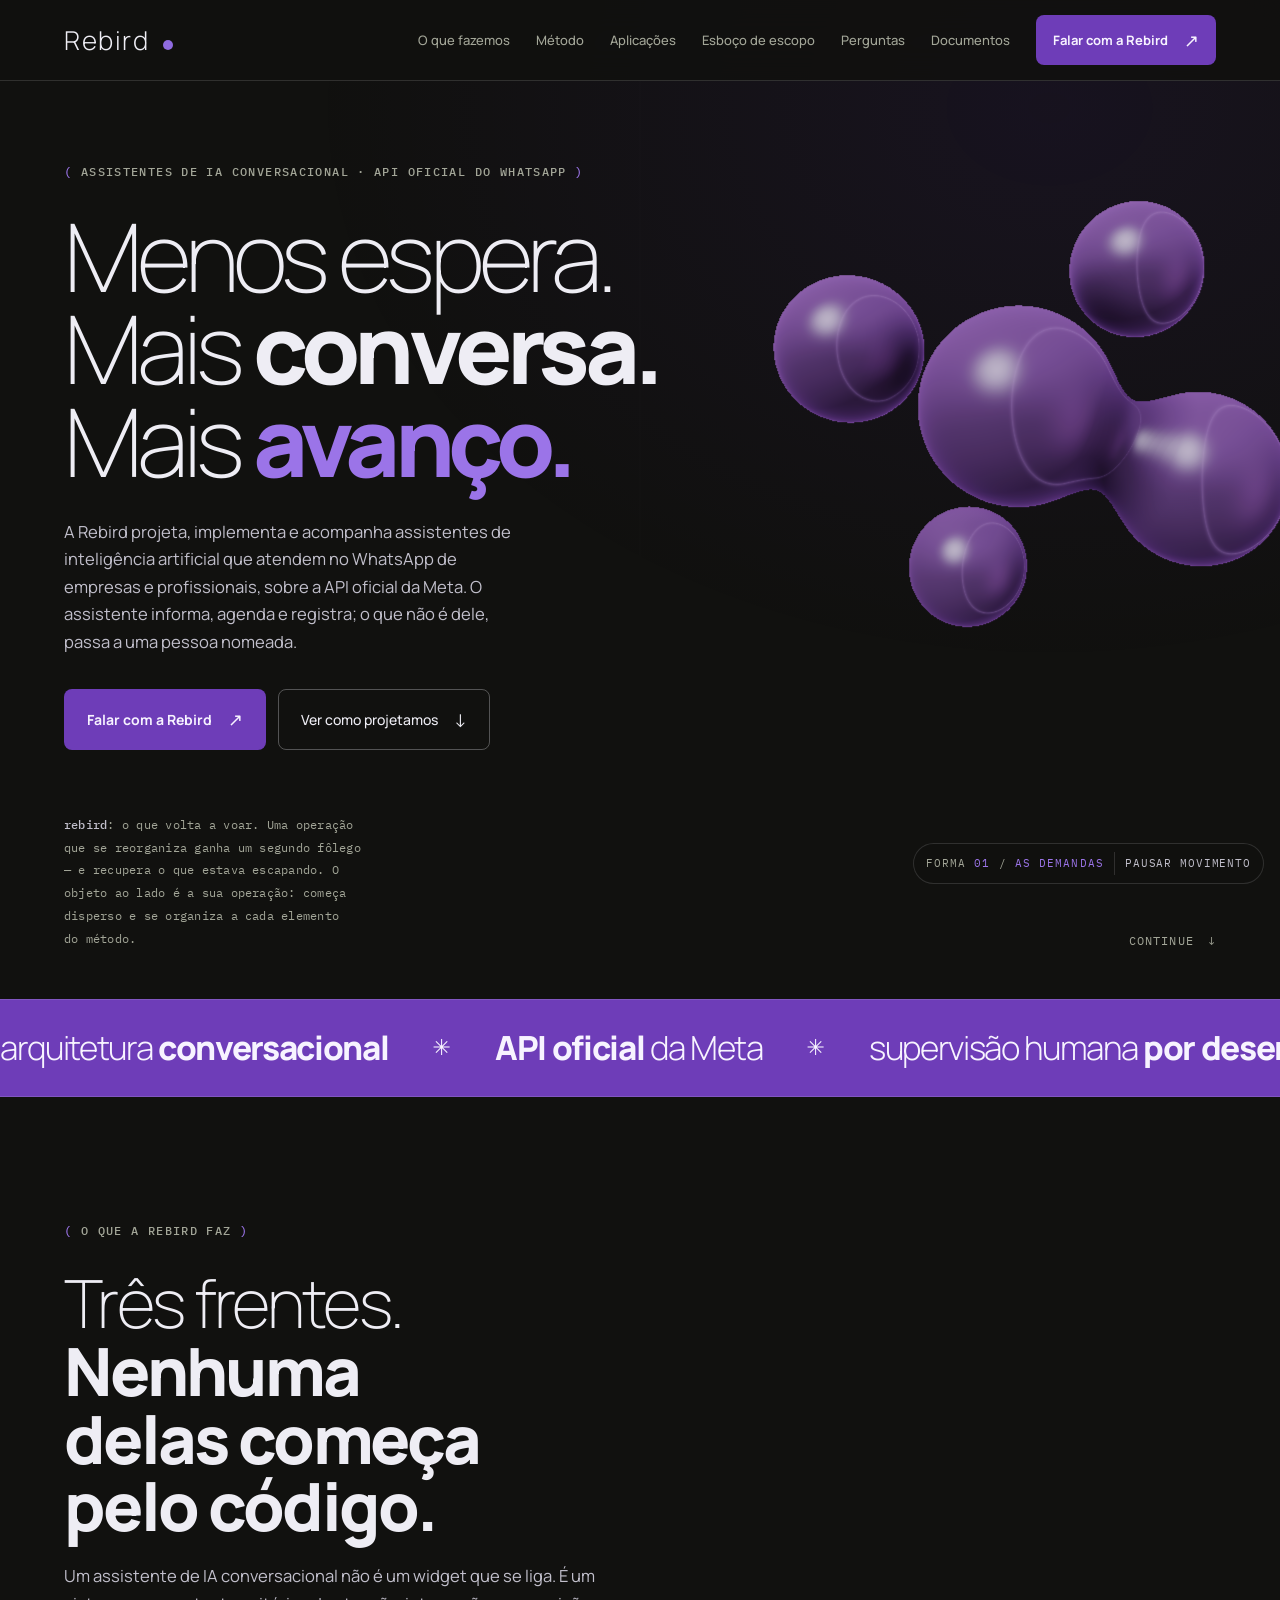
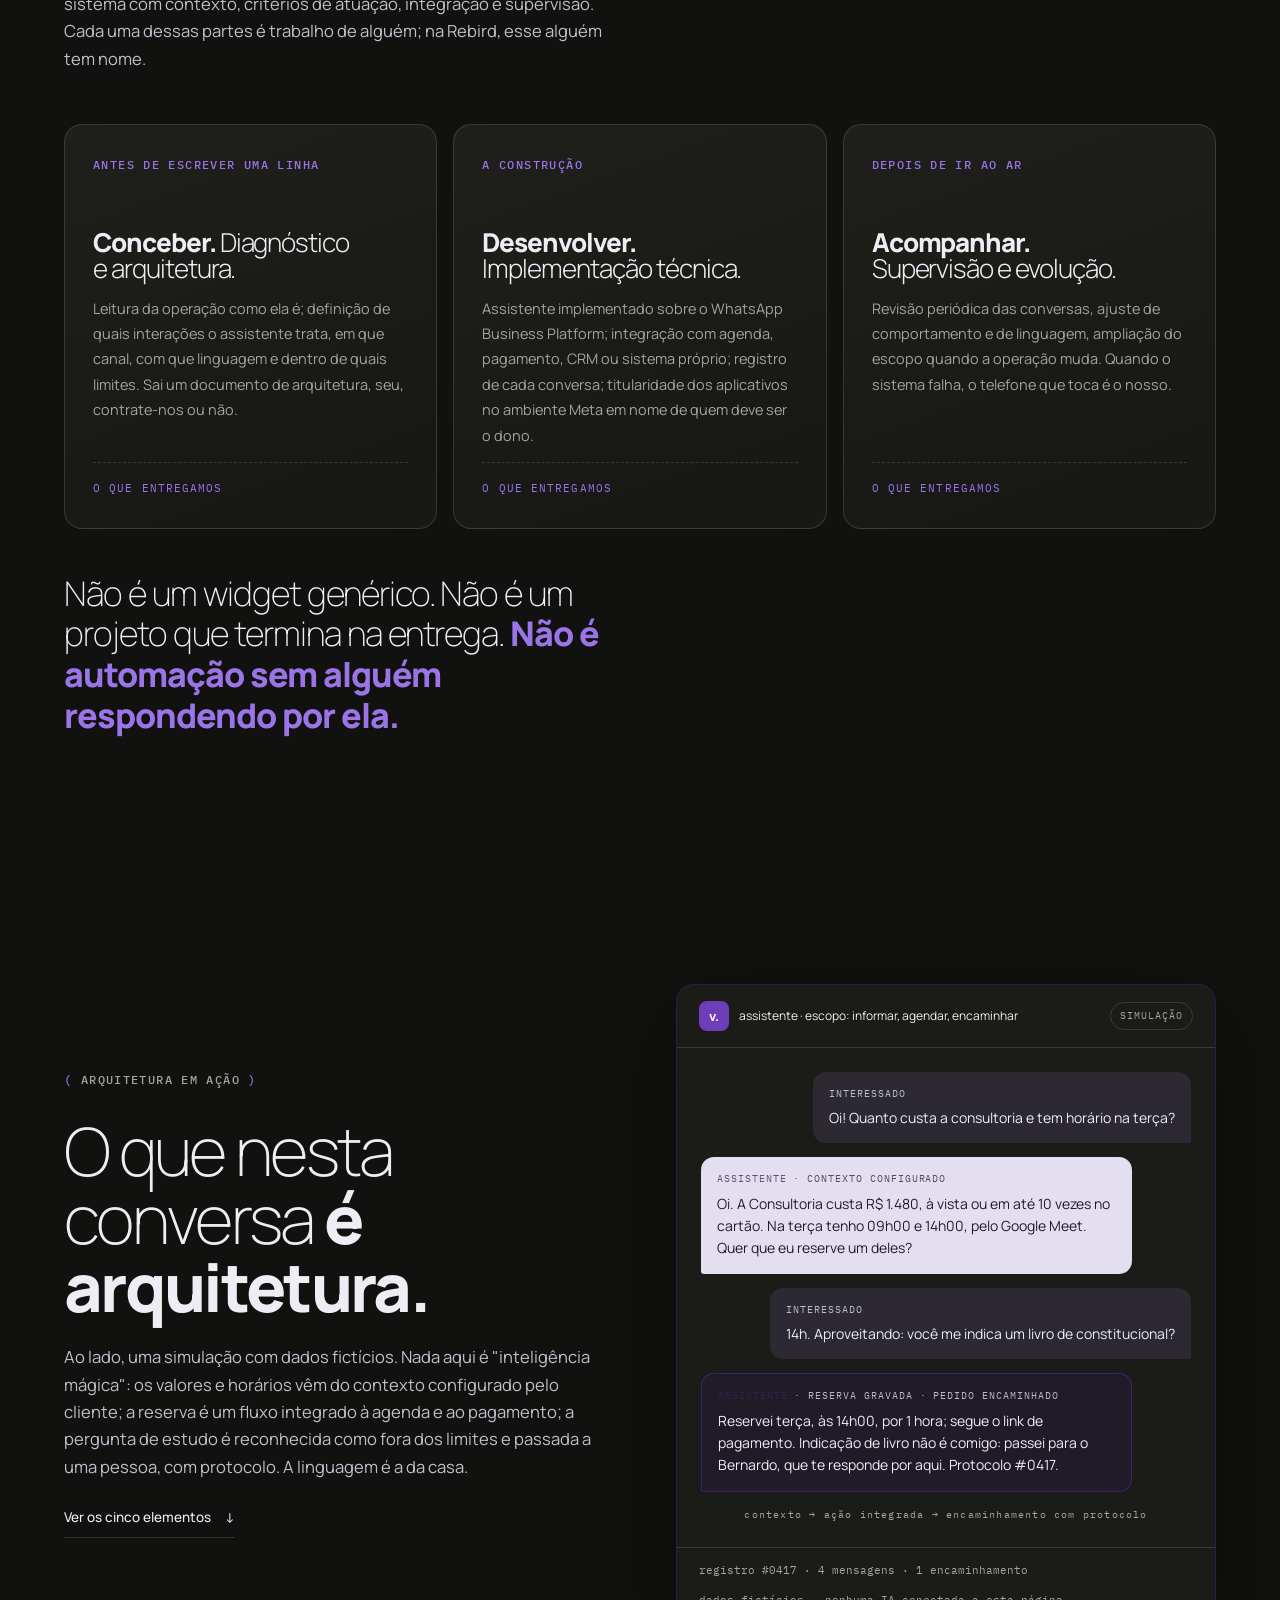
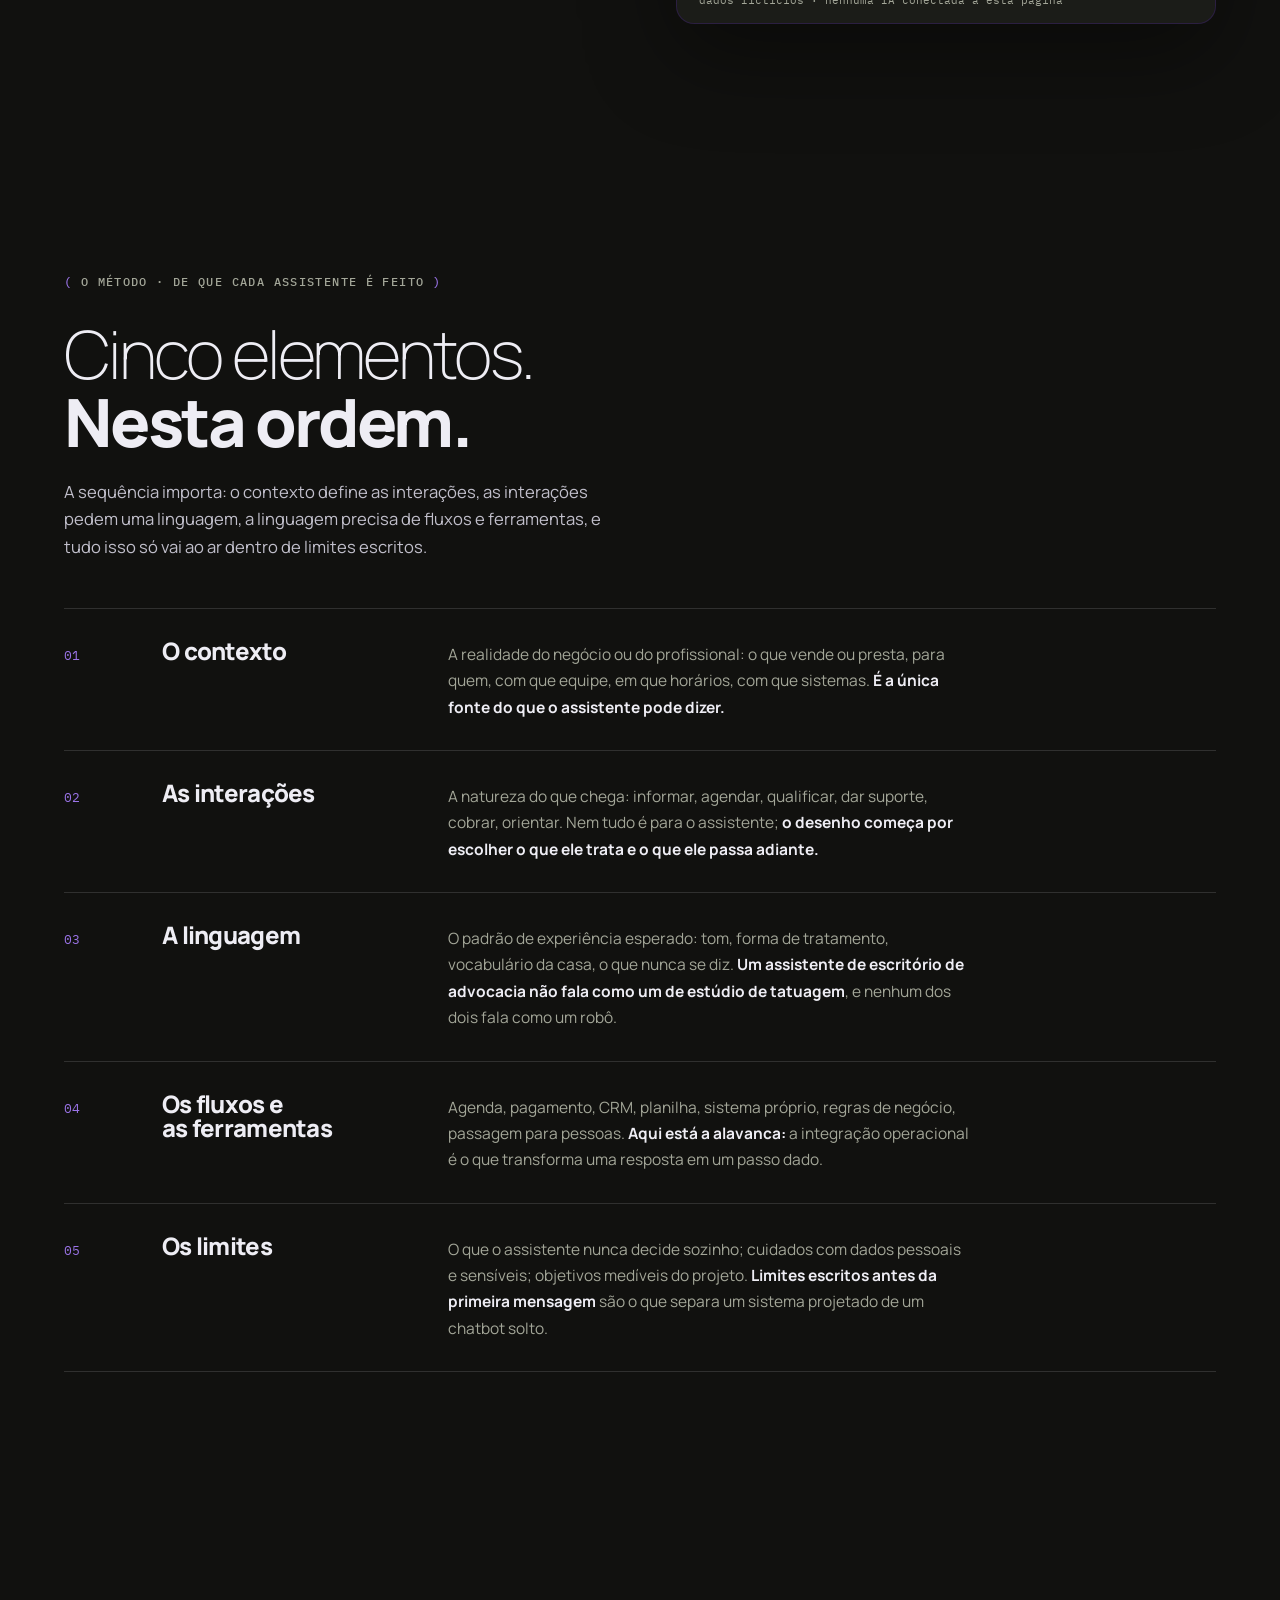
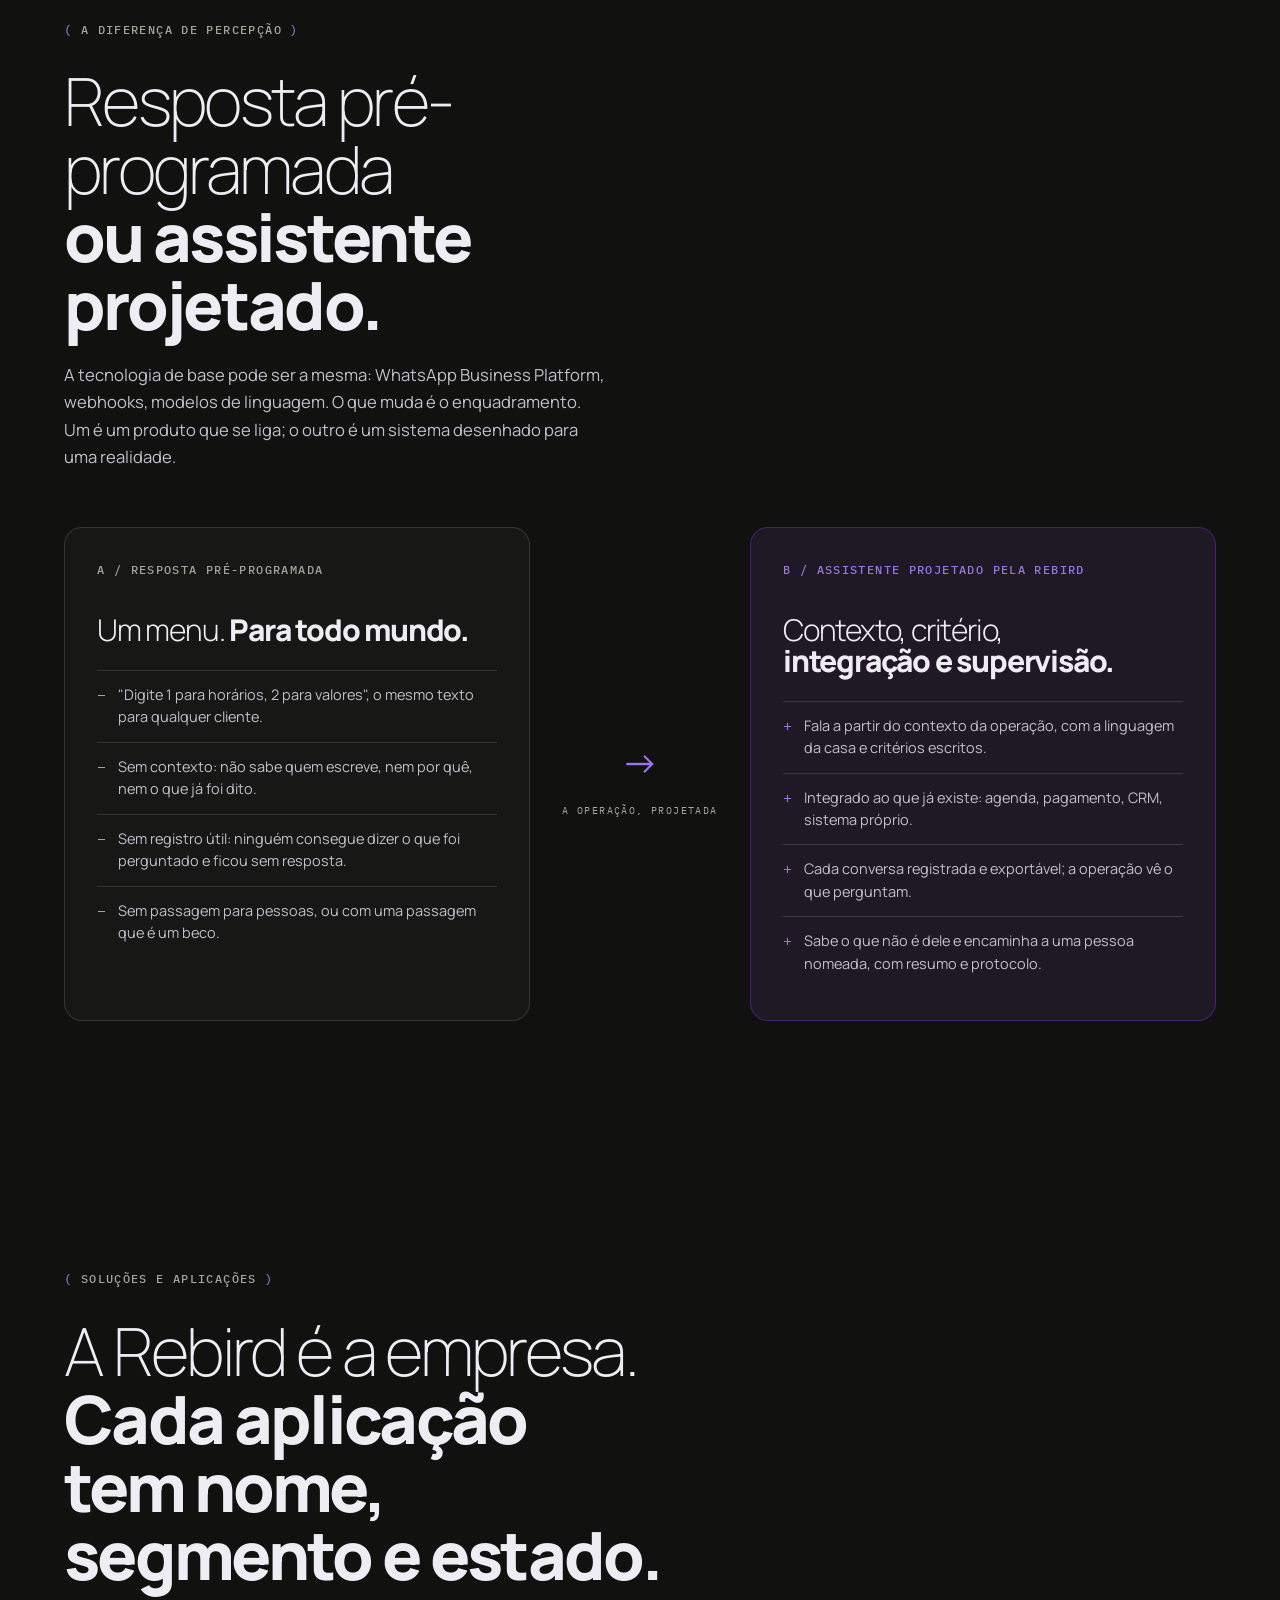
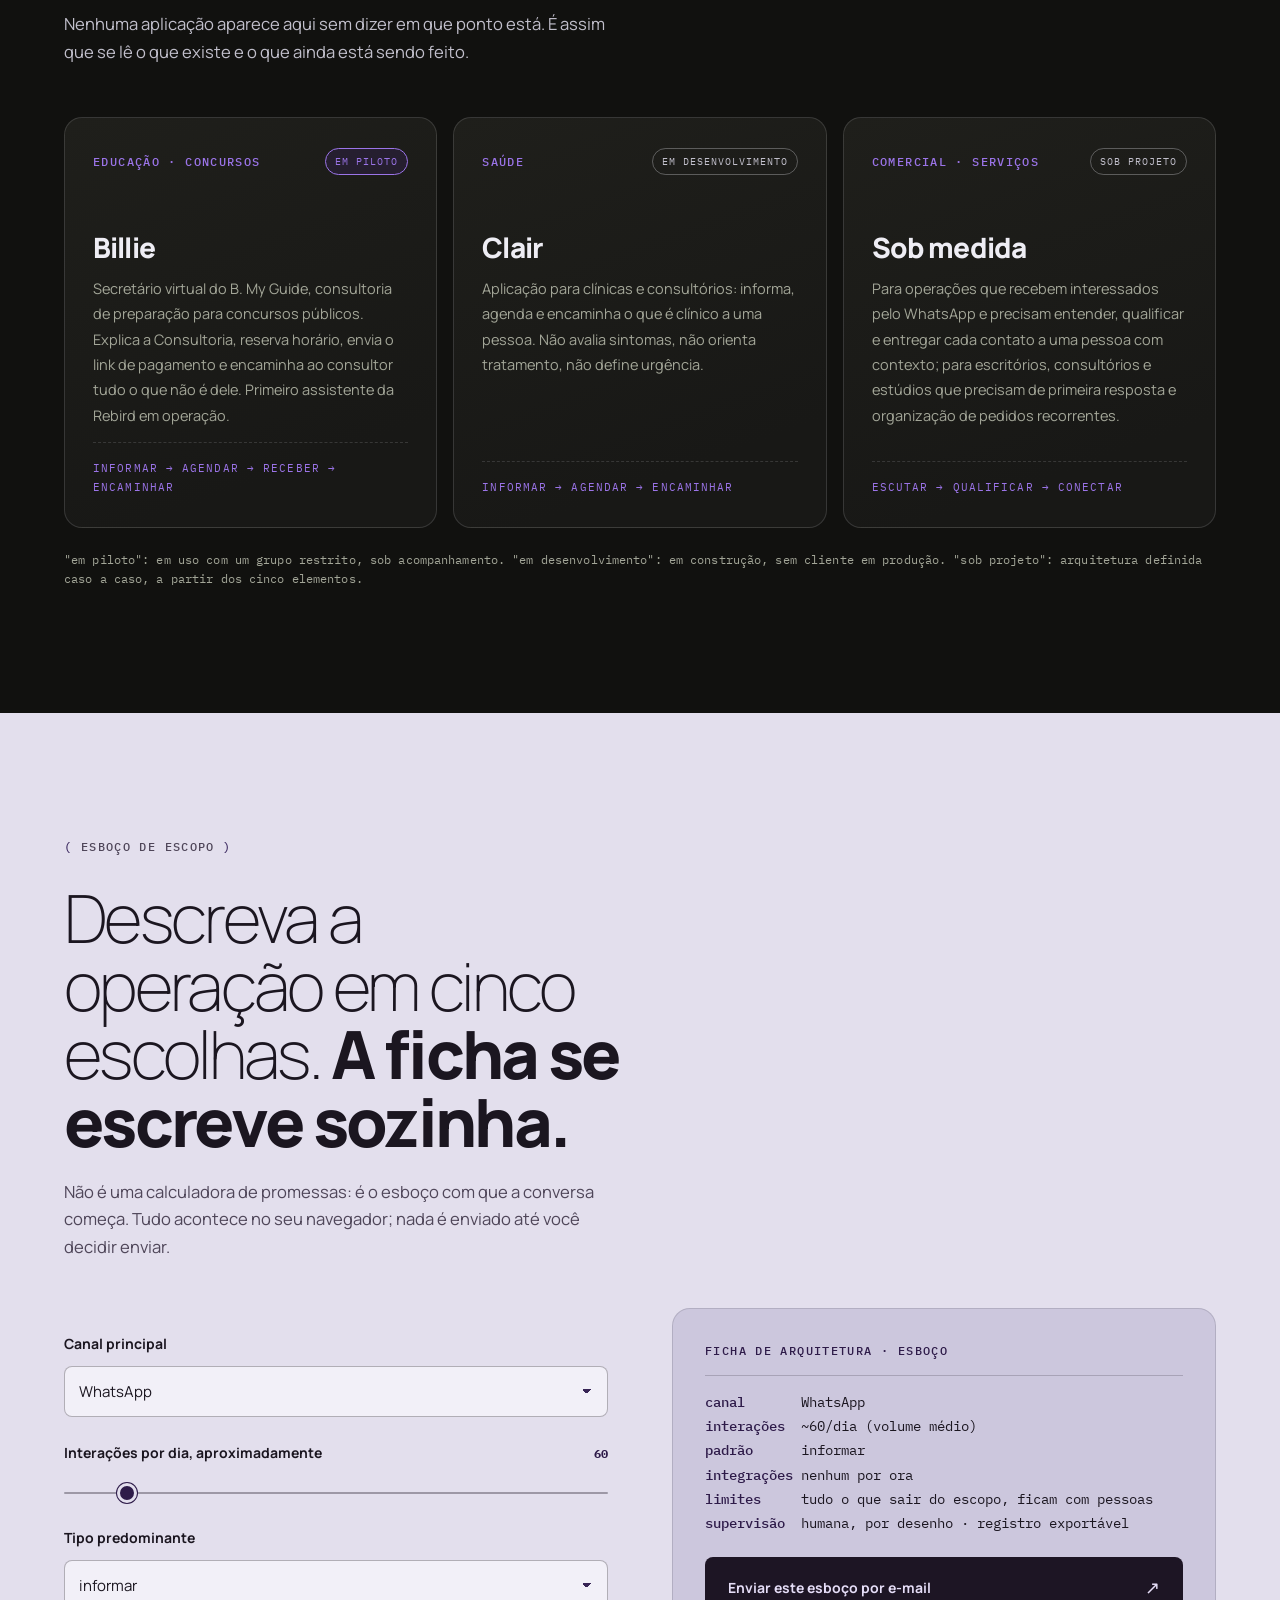
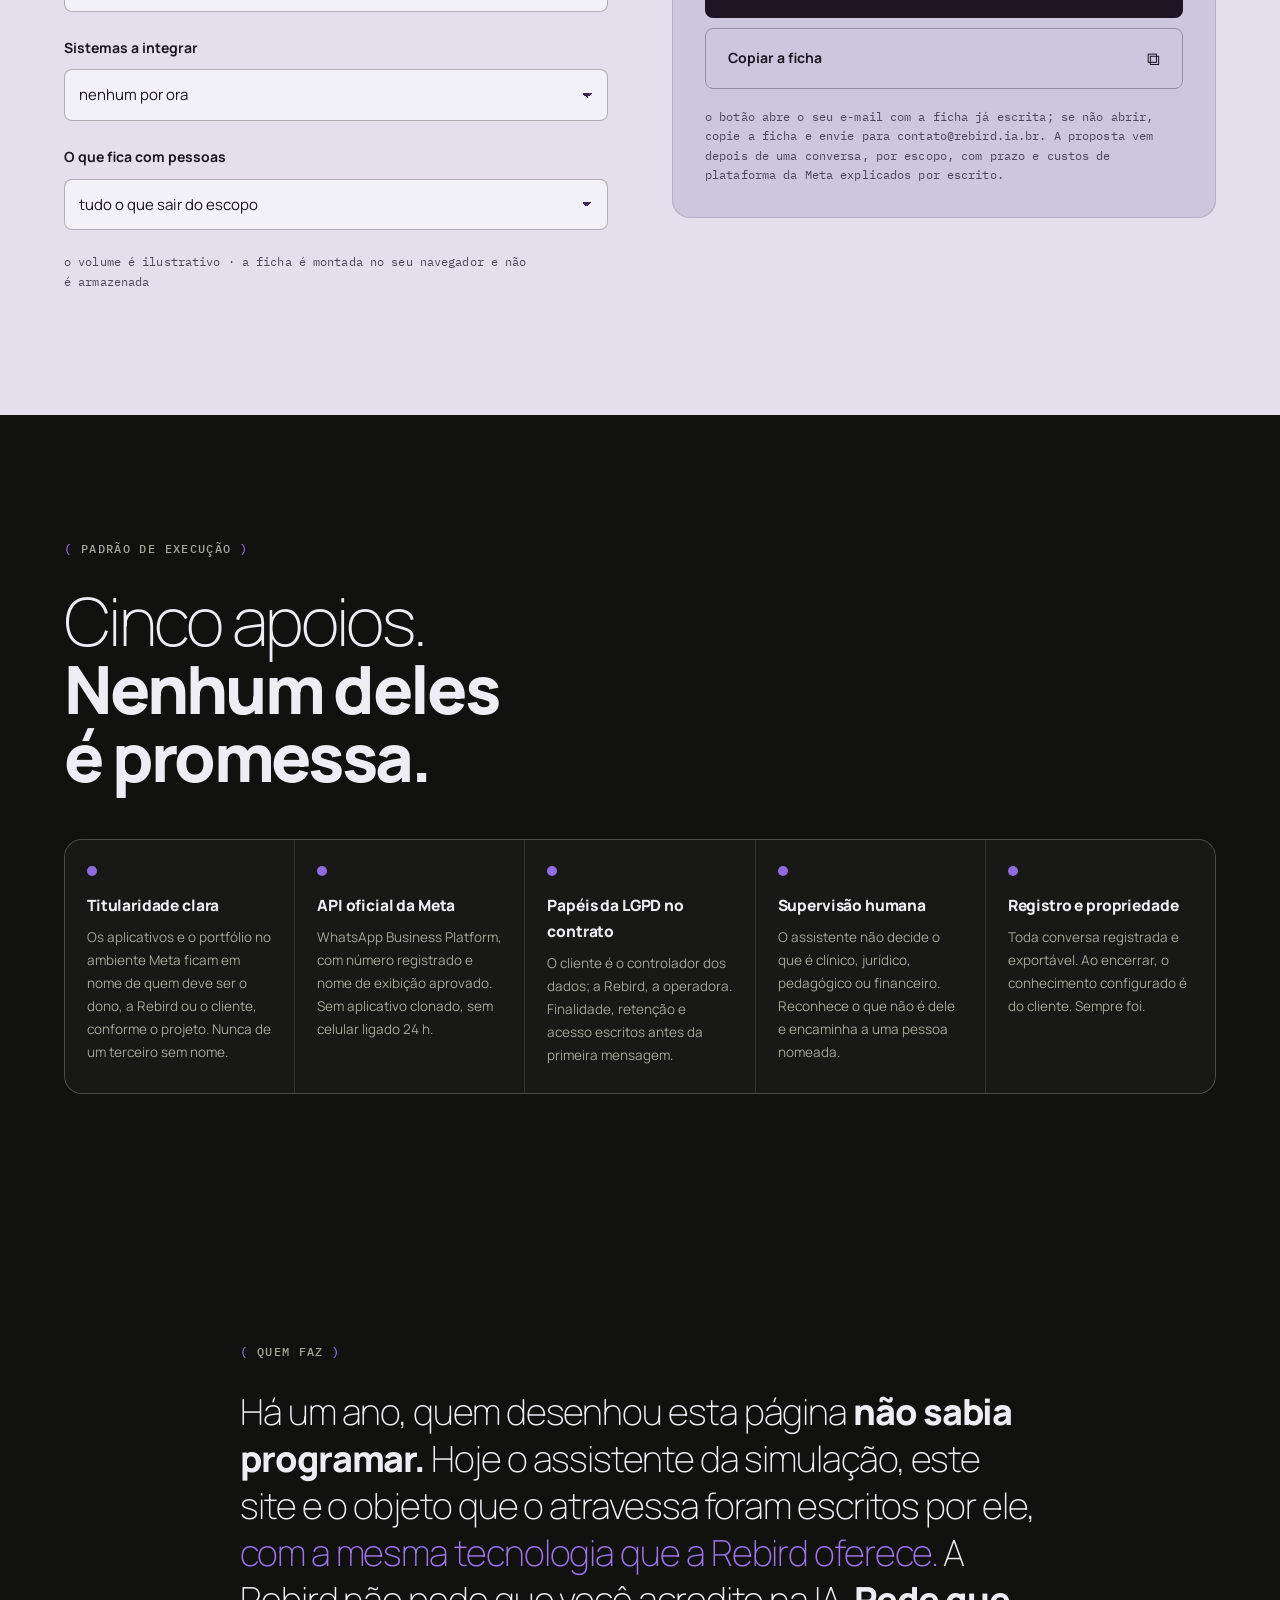
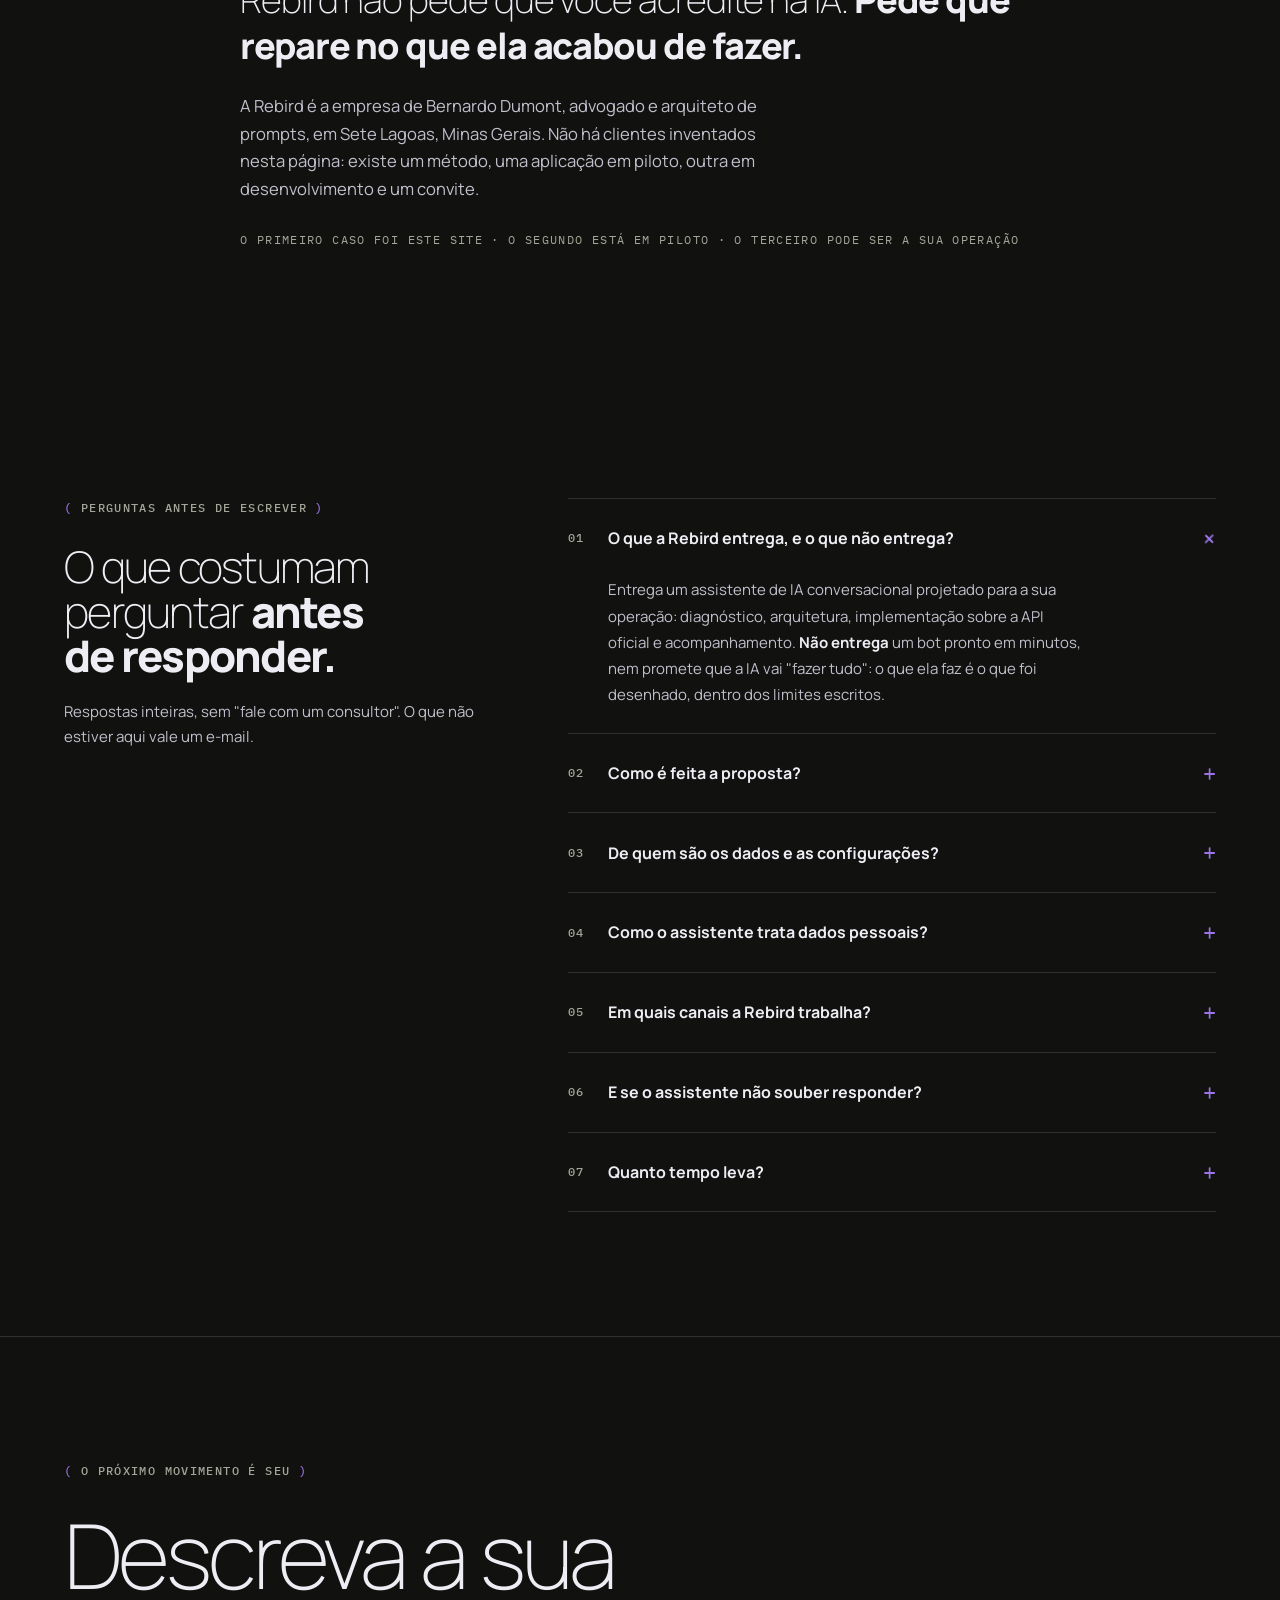
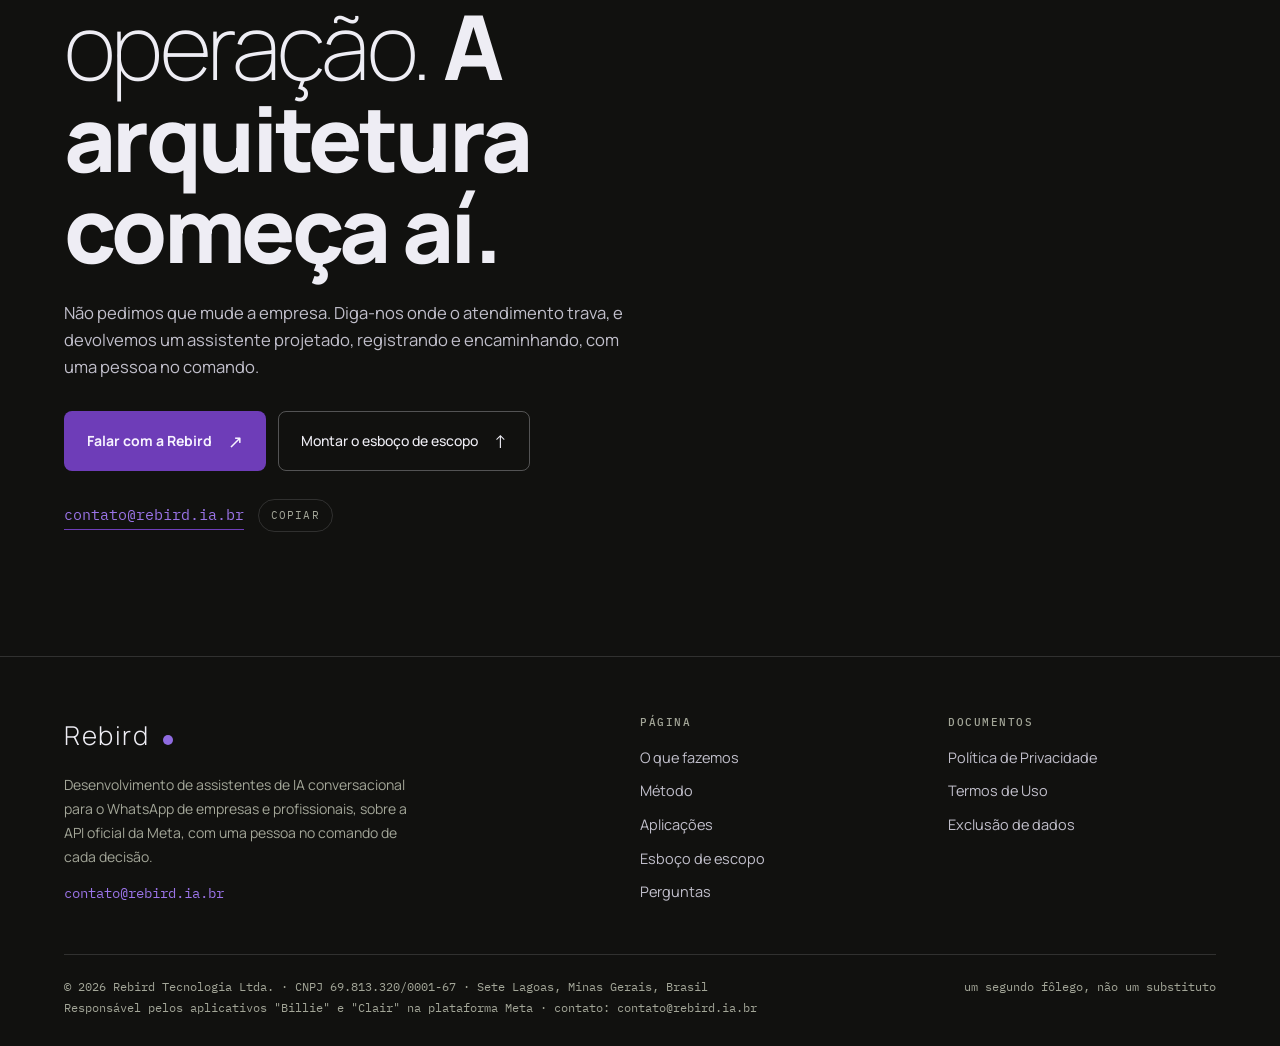
==== index.html @ bba555f6 "R-0: site Rebird — migração do site Vectis, páginas legais v2.0 Co-Authored-By: Claude Opus 5.5 <nor" ====
<!DOCTYPE html>
<html lang="pt-BR">
<head>
<meta charset="UTF-8">
<meta name="viewport" content="width=device-width, initial-scale=1, viewport-fit=cover">
<title>Rebird — assistentes de I.A. para o WhatsApp de empresas e profissionais</title>
<meta name="description" content="Rebird — desenvolvimento de assistentes de IA conversacional para o WhatsApp de empresas e profissionais, sobre a API oficial da Meta, com supervisão humana e papéis da LGPD definidos em contrato.">
<meta name="theme-color" content="#11110F">
<link rel="icon" href="data:image/svg+xml,%3Csvg xmlns='http://www.w3.org/2000/svg' viewBox='0 0 40 40'%3E%3Crect width='40' height='40' rx='8' fill='%2311110F'/%3E%3Cpolygon points='23,7 33,7 22,31 18,22' fill='%237955B5'/%3E%3Cpolygon points='6,7 16,7 25,30 20,35' fill='%239E6EF9'/%3E%3C/svg%3E">
<link rel="preconnect" href="https://fonts.googleapis.com">
<link rel="preconnect" href="https://fonts.gstatic.com" crossorigin>
<link href="https://fonts.googleapis.com/css2?family=Manrope:wght@200;300;400;500;700;800&family=IBM+Plex+Mono:wght@400;500&display=swap" rel="stylesheet">
<style>
/* Layout: oficina escura, uma coluna larga de texto à esquerda, a gota de metal verde-limão vive à direita e muda de forma a cada argumento. */
:root{
  color-scheme:dark;
  --bg:#11110F; --surface:#181816; --surface-2:#1F1F1B;
  --ink:#EEEDF4; --ink-2:#C1BFCB; --muted:#A3A698;
  --lime:#6E3DB8; --lime-ink:#9B74E8; --lime-dim:#4A2680; --dot:#8F6BE0; --on-lime:#F7F3FF;
  --paper:#E3DFED; --paper-2:#CCC7DD; --paper-ink:#1B1620; --paper-muted:#4F4659;
  --line:rgba(238,237,244,.14); --line-strong:rgba(238,237,244,.3);
  --display:'Manrope',ui-sans-serif,system-ui,'Segoe UI',Roboto,sans-serif;
  --mono:'IBM Plex Mono',ui-monospace,SFMono-Regular,Menlo,Consolas,monospace;
  --radius:18px; --max:1240px; --gutter:clamp(20px,5vw,80px);
}
*{box-sizing:border-box;margin:0;padding:0}
html{scroll-behavior:smooth;scroll-padding-top:100px}
body{background:var(--bg);color:var(--ink);font:400 16px/1.7 var(--display);-webkit-font-smoothing:antialiased;overflow-x:clip}
body::before{content:"";position:fixed;inset:0;z-index:0;pointer-events:none;
  background:radial-gradient(ellipse at 82% 12%,rgba(116,48,246,.07),transparent 50%),
             linear-gradient(90deg,transparent 49.95%,rgba(238,237,244,.025) 50%,transparent 50.05%)}
::selection{background:var(--lime);color:var(--on-lime)}
a{color:inherit;text-decoration:none}
button,input,select{font:inherit;color:inherit}
button{cursor:pointer;background:none;border:0}
:focus-visible{outline:3px solid var(--lime);outline-offset:5px;border-radius:4px}
h1,h2,h3{text-wrap:balance;letter-spacing:-.04em;line-height:1.02;font-weight:200}
h1 strong,h2 strong,h3 strong{font-weight:800}
p{text-wrap:pretty}
svg{display:block}
[hidden]{display:none!important}
.wrap{width:min(var(--max),calc(100% - var(--gutter)*2));margin-inline:auto}
.section{position:relative;padding-block:clamp(76px,10vw,124px)}
main,footer,.ticker{position:relative;z-index:1}
.overline,.mono{font-family:var(--mono);font-size:11.5px;font-weight:500;letter-spacing:.12em;text-transform:uppercase;color:var(--muted)}
.overline{display:block;margin-bottom:28px}
.overline::before{content:"( ";color:var(--lime-ink)}
.overline::after{content:" )";color:var(--lime-ink)}
.accent{color:var(--lime-ink)}
.section-title{font-size:clamp(36px,5.2vw,70px);max-width:16ch}
.lead{color:var(--ink-2);font-size:clamp(16px,1.3vw,19px);line-height:1.65;max-width:56ch;margin-top:22px}
.btn{display:inline-flex;align-items:center;justify-content:center;gap:16px;min-height:52px;padding:14px 22px;border-radius:8px;border:1px solid transparent;font-size:14px;font-weight:700;transition:transform .2s,background .2s,border-color .2s,color .2s}
.btn:hover{transform:translateY(-2px)}
.btn-primary{background:var(--lime);color:var(--on-lime)}
.btn-primary:hover{background:#C1A5FD}
.btn-ghost{border-color:var(--line-strong);color:var(--ink);font-weight:500}
.btn-ghost:hover{border-color:var(--lime-ink);color:var(--lime-ink)}
.btn .arrow{font-weight:400;font-size:18px}
.actions{display:flex;gap:12px;flex-wrap:wrap}
.sr-only{position:absolute;width:1px;height:1px;overflow:hidden;clip:rect(0 0 0 0);white-space:nowrap}
.skip{position:fixed;top:-100px;left:20px;z-index:100;background:var(--lime);color:var(--on-lime);padding:14px 16px;border-radius:6px;font-weight:700}
.skip:focus{top:calc(16px + env(safe-area-inset-top,0px))}

/* ===== Objeto assinatura: a gota ===== */
.orb-stage{position:fixed;left:80%;top:46%;width:min(52vw,680px);aspect-ratio:1;max-width:100%;transform:translate(-50%,-50%);pointer-events:none;z-index:0;will-change:transform,opacity;contain:layout style}
.orb-stage canvas{display:block;width:100%;height:100%}
.orb-stage.fallback canvas{display:none}
.orb-stage.fallback::before{content:"";position:absolute;inset:20%;border-radius:50%;
  background:radial-gradient(circle at 30% 26%,#E2D7FE 0%,transparent 20%),radial-gradient(circle at 38% 36%,#7430F6,#53347D 45%,#191122 75%,#11110F 90%);
  box-shadow:inset -24px -28px 48px #000a,0 0 110px rgba(116,48,246,.14)}
.orb-label{position:fixed;right:16px;bottom:calc(16px + env(safe-area-inset-bottom,0px));z-index:30;display:flex;align-items:center;gap:10px;max-width:calc(100vw - 32px);padding:8px 12px;border:1px solid var(--line);border-radius:999px;background:rgba(17,17,15,.84);backdrop-filter:blur(10px);font-family:var(--mono);font-size:11px;letter-spacing:.1em;text-transform:uppercase;color:var(--muted)}
.orb-label i{font-style:normal;color:var(--lime-ink)}
.orb-label button{padding:2px 0 2px 10px;border-left:1px solid var(--line);font-family:var(--mono);font-size:11px;letter-spacing:.08em;text-transform:uppercase;color:var(--ink-2)}
.orb-label button:hover{color:var(--lime-ink)}

/* ===== Navegação ===== */
.header{position:sticky;top:env(safe-area-inset-top,0px);z-index:40;background:rgba(17,17,15,.86);backdrop-filter:blur(16px);border-bottom:1px solid var(--line)}
.header-inner{height:80px;display:flex;align-items:center;justify-content:space-between;gap:24px}
.brand{display:inline-flex;align-items:center;gap:12px;font-size:26px;font-weight:300;letter-spacing:.06em}
.brand svg{display:none}
.brand .dotmark{display:inline-block;width:10px;height:10px;border-radius:50%;background:var(--dot);margin-left:2px;transform:translateY(5px)}
.nav{display:flex;align-items:center;gap:26px}
.nav a:not(.btn){color:var(--muted);font-size:13px;font-weight:500}
.nav a:not(.btn):hover{color:var(--ink)}
.nav .btn{min-height:42px;padding:9px 16px;font-size:13px}
.menu-toggle{display:none;border:1px solid var(--line);border-radius:6px;padding:10px 14px;font-size:13px}

/* ===== Hero ===== */
.hero{padding-top:clamp(64px,9vh,112px);padding-bottom:48px}
.hero-copy{max-width:800px;position:relative}
h1{font-size:clamp(50px,7.4vw,104px);line-height:.98;letter-spacing:-.06em}
.hero .lead{max-width:46ch;margin-top:30px}
.hero .actions{margin-top:34px}
.hero-bottom{display:flex;justify-content:space-between;align-items:flex-end;gap:30px;margin-top:64px;flex-wrap:wrap}
.hero-note{max-width:300px;line-height:1.9;color:var(--muted);font-family:var(--mono);font-size:12px;letter-spacing:.02em}
.hero-note b{color:var(--ink-2);font-weight:500}
.scroll-link{display:flex;gap:14px;align-items:center;font-family:var(--mono);font-size:11.5px;letter-spacing:.1em;text-transform:uppercase;color:var(--muted)}
.scroll-link:hover{color:var(--lime-ink)}

/* ===== Esteira ===== */
.ticker{border-block:1px solid var(--line);background:var(--lime);color:var(--on-lime);padding-block:20px;overflow:hidden}
.ticker-track{display:flex;width:max-content;animation:marquee 40s linear infinite}
.ticker:hover .ticker-track,.motion-paused .ticker-track{animation-play-state:paused}
.ticker-group{display:flex;align-items:center;gap:44px;padding-right:44px;flex-shrink:0}
.ticker span{font-size:clamp(20px,2.6vw,36px);font-weight:300;letter-spacing:-.04em;white-space:nowrap}
.ticker span b{font-weight:800}
.ticker i{font-style:normal;font-size:22px}
@keyframes marquee{to{transform:translateX(-50%)}}

/* ===== Frentes (3 cards) ===== */
.grid3{display:grid;grid-template-columns:repeat(3,1fr);gap:16px;margin-top:52px}
.card{background:linear-gradient(160deg,var(--surface-2),var(--surface) 80%);border:1px solid var(--line);border-radius:var(--radius);padding:30px 28px;display:flex;flex-direction:column;gap:14px;min-width:0}
.card .mono{color:var(--lime-ink)}
.card h3{font-size:26px;font-weight:300;margin-top:40px}
.card h3 strong{font-weight:800}
.card p{color:var(--muted);font-size:14.5px;line-height:1.75}
.card .tag{margin-top:auto;padding-top:16px;border-top:1px dashed var(--line);font-family:var(--mono);font-size:11px;letter-spacing:.1em;text-transform:uppercase;color:var(--lime-ink)}
.punch{margin-top:44px;font-size:clamp(22px,2.8vw,34px);font-weight:200;letter-spacing:-.03em;line-height:1.2;max-width:28ch}
.punch b{font-weight:800;color:var(--lime-ink)}

/* ===== Conversa ===== */
.two-col{display:grid;grid-template-columns:1fr 1fr;gap:72px;align-items:center}
.panel{background:#1B1C18;border:1px solid rgba(116,48,246,.18);border-radius:var(--radius);overflow:hidden;box-shadow:0 30px 90px #0006;min-width:0}
.panel-top{padding:16px 22px;display:flex;align-items:center;justify-content:space-between;gap:12px;border-bottom:1px solid var(--line);font-size:12px;flex-wrap:wrap}
.panel-identity{display:flex;align-items:center;gap:10px}
.mini-mark{width:30px;height:30px;border-radius:8px;background:var(--lime);color:var(--on-lime);display:grid;place-items:center;font-weight:800;font-size:13px}
.badge{font-family:var(--mono);font-size:9.5px;letter-spacing:.1em;text-transform:uppercase;border:1px solid var(--line);border-radius:30px;padding:5px 9px;color:var(--muted)}
.messages{padding:24px;display:flex;flex-direction:column;gap:14px}
.msg{max-width:88%;padding:14px 16px;border-radius:13px;font-size:14px;line-height:1.6}
.msg small{display:block;font-family:var(--mono);font-size:9.5px;letter-spacing:.1em;text-transform:uppercase;opacity:.75;margin-bottom:6px}
.msg small i{font-style:normal;color:var(--lime-ink)}
.msg.in{align-self:flex-end;background:#2C2932;border-bottom-right-radius:3px}
.msg.out{align-self:flex-start;background:#E4DFF0;color:#221C2A;border-bottom-left-radius:3px}
.msg.out small i{color:#372455}
.msg.esc{background:#211B27;color:var(--ink);border:1px solid rgba(116,48,246,.35)}
.event{color:var(--muted);font-family:var(--mono);font-size:10px;letter-spacing:.12em;text-align:center}
.panel-bottom{padding:14px 22px;border-top:1px solid var(--line);display:flex;justify-content:space-between;gap:12px;flex-wrap:wrap;font-family:var(--mono);font-size:10.5px;color:var(--muted)}
.text-link{display:inline-flex;align-items:center;gap:14px;margin-top:26px;padding-bottom:8px;border-bottom:1px solid var(--line);font-size:13.5px;font-weight:500}
.text-link:hover{color:var(--lime-ink);border-color:var(--lime-ink)}

/* ===== Método (sequência real) ===== */
.steps{margin-top:48px;border-top:1px solid var(--line)}
.step{display:grid;grid-template-columns:72px 260px 1fr;gap:26px;padding:30px 0;border-bottom:1px solid var(--line);align-items:baseline}
.step .n{font-family:var(--mono);font-size:13px;color:var(--lime-ink)}
.step h3{font-size:24px;font-weight:800;letter-spacing:-.03em}
.step p{color:var(--muted);font-size:15.5px;line-height:1.7;max-width:58ch}
.step p b{color:var(--ink);font-weight:700}

/* ===== A/B ===== */
.compare{display:grid;grid-template-columns:1fr 180px 1fr;gap:20px;margin-top:56px;align-items:stretch}
.compare-card{padding:32px;border-radius:var(--radius);border:1px solid var(--line);background:rgba(24,24,22,.92);min-width:0}
.compare-card.after{border-color:rgba(116,48,246,.4);background:rgba(33,27,39,.95)}
.compare-card .mono{color:var(--muted)}
.compare-card.after .mono{color:var(--lime-ink)}
.compare-card h3{margin:36px 0 24px;font-size:30px;font-weight:300}
.compare-card h3 b{font-weight:800}
.compare-card ul{list-style:none}
.compare-card li{padding:13px 0;border-top:1px solid var(--line);color:var(--ink-2);font-size:14.5px;line-height:1.55;display:flex;gap:12px}
.compare-card li::before{content:"−";color:var(--muted);font-family:var(--mono)}
.compare-card.after li::before{content:"+";color:var(--lime-ink)}
.compare-axis{display:flex;align-items:center;justify-content:center;flex-direction:column;gap:8px;color:var(--lime-ink);font-size:38px}
.compare-axis small{font-family:var(--mono);font-size:10px;letter-spacing:.14em;text-transform:uppercase;color:var(--muted);text-align:center}

/* ===== Aplicações ===== */
.state{font-family:var(--mono);font-size:10px;letter-spacing:.1em;text-transform:uppercase;border:1px solid var(--line-strong);border-radius:999px;padding:4px 9px;color:var(--ink-2)}
.state.on{border-color:var(--lime-ink);color:var(--lime-ink);background:rgba(116,48,246,.1)}
.card-top{display:flex;justify-content:space-between;align-items:center;gap:10px;flex-wrap:wrap}
.card .app-title{font-size:28px;font-weight:800;margin-top:44px;letter-spacing:-.03em}
.note{font-family:var(--mono);font-size:11.5px;color:var(--muted);line-height:1.7;letter-spacing:.01em}

/* ===== Esboço de escopo (papel) ===== */
.paper{background:var(--paper);color:var(--paper-ink)}
.paper .overline{color:var(--paper-muted)}
.paper .overline::before,.paper .overline::after{color:#3E2B62}
.paper .lead{color:var(--paper-muted)}
.calc{display:grid;grid-template-columns:1fr 1fr;gap:64px;margin-top:48px;align-items:start}
.field label{display:flex;justify-content:space-between;align-items:baseline;font-size:14px;font-weight:700;margin:24px 0 10px}
.field output{font-family:var(--mono);font-size:12px;color:#2E1B49}
select{width:100%;appearance:none;-webkit-appearance:none;background:#F2F0F8;color:var(--paper-ink);border:1px solid rgba(27,22,32,.3);border-radius:8px;padding:12px 40px 12px 14px;font-size:15px;cursor:pointer;color-scheme:light;
  background-image:linear-gradient(45deg,transparent 50%,#372455 50%),linear-gradient(135deg,#372455 50%,transparent 50%);background-position:calc(100% - 20px) 50%,calc(100% - 15px) 50%;background-size:5px 5px,5px 5px;background-repeat:no-repeat}
select:hover{border-color:#372455}
.paper :focus-visible{outline-color:#2E1B49}
input[type=range]{width:100%;-webkit-appearance:none;appearance:none;height:2px;background:rgba(27,22,32,.35);border-radius:2px;outline:none}
input[type=range]::-webkit-slider-thumb{-webkit-appearance:none;width:20px;height:20px;border-radius:50%;background:#2E1B49;border:3px solid var(--paper);box-shadow:0 0 0 1px #2E1B49;cursor:pointer}
input[type=range]::-moz-range-thumb{width:20px;height:20px;border-radius:50%;background:#2E1B49;border:3px solid var(--paper);cursor:pointer}
.sheet{background:var(--paper-2);border:1px solid rgba(27,22,32,.14);border-radius:var(--radius);padding:32px;min-width:0}
.sheet .mono{color:#2E1B49}
.ficha{margin-top:14px;padding-top:14px;border-top:1px solid rgba(27,22,32,.2);font-family:var(--mono);font-size:13.5px;line-height:1.8;white-space:pre-wrap;overflow-wrap:anywhere;color:var(--paper-ink)}
.ficha b{color:#2E1B49;font-weight:500}
.sheet .btn{width:100%;margin-top:22px;background:#1D1524;color:#E5DDF7;justify-content:space-between}
.sheet .btn-copy{background:transparent;color:var(--paper-ink);border-color:rgba(27,22,32,.3);margin-top:10px}
.sheet .btn-copy:hover{border-color:#2E1B49;color:#2E1B49}
.paper .note{color:var(--paper-muted)}

/* ===== Padrão de execução ===== */
.trust{display:grid;grid-template-columns:repeat(5,1fr);gap:1px;background:var(--line);border:1px solid var(--line);border-radius:var(--radius);overflow:hidden;margin-top:48px}
.trust>div{background:var(--surface);padding:26px 22px;min-width:0}
.trust h4{font-size:15.5px;font-weight:800;margin-bottom:8px;letter-spacing:-.01em}
.trust p{font-size:13.5px;color:var(--muted);line-height:1.7}
.trust .mark{display:block;width:10px;height:10px;border-radius:50%;background:var(--dot);margin-bottom:16px}

/* ===== Quem faz ===== */
.who{max-width:800px}
.who .big{font-size:clamp(22px,3vw,36px);font-weight:200;line-height:1.3;letter-spacing:-.03em;margin-top:22px}
.who .big b{font-weight:800}
.who .big em{font-style:normal;color:var(--lime-ink)}
.who .sig{margin-top:28px;font-family:var(--mono);font-size:11.5px;letter-spacing:.12em;text-transform:uppercase;color:var(--muted)}

/* ===== FAQ ===== */
.faq-grid{display:grid;grid-template-columns:.8fr 1.2fr;gap:72px;align-items:start}
.faq-intro{position:sticky;top:110px}
details{border-bottom:1px solid var(--line)}
details:first-of-type{border-top:1px solid var(--line)}
summary{list-style:none;display:flex;align-items:center;gap:18px;padding:24px 0;font-size:16px;font-weight:700;line-height:1.4;cursor:pointer}
summary::-webkit-details-marker{display:none}
summary .mono{min-width:22px;color:var(--muted)}
summary::after{content:"+";margin-left:auto;font-family:var(--mono);font-size:22px;font-weight:400;color:var(--lime-ink);transition:transform .3s}
details[open] summary::after{transform:rotate(45deg)}
details p{padding:0 40px 24px;color:var(--ink-2);font-size:15px;line-height:1.75;max-width:62ch}
details p b{color:var(--ink);font-weight:700}

/* ===== Fecho ===== */
.closing{min-height:60vh;display:flex;align-items:center;border-top:1px solid var(--line)}
.closing .section-title{font-size:clamp(44px,7vw,100px);max-width:13ch}
.closing .lead{margin-top:24px}
.closing .actions{margin-top:30px}
.email{display:inline-flex;align-items:center;gap:14px;margin-top:28px;font-family:var(--mono);font-size:15px;color:var(--lime-ink);overflow-wrap:anywhere;flex-wrap:wrap}
.email a{border-bottom:1px solid var(--lime);padding-bottom:2px}
.copy-btn{font-family:var(--mono);font-size:11px;letter-spacing:.1em;text-transform:uppercase;color:var(--muted);border:1px solid var(--line);border-radius:999px;padding:6px 12px}
.copy-btn:hover{color:var(--lime-ink);border-color:var(--lime-ink)}

/* ===== Rodapé ===== */
footer{border-top:1px solid var(--line);background:var(--bg);padding:56px 0 calc(28px + env(safe-area-inset-bottom,0px))}
.ft{display:grid;grid-template-columns:2fr 1fr 1fr;gap:40px}
.ft h5{font-family:var(--mono);font-size:11px;letter-spacing:.14em;text-transform:uppercase;color:var(--muted);margin-bottom:14px;font-weight:500}
.ft a:not(.brand){display:block;color:var(--ink-2);font-size:14.5px;margin-bottom:9px}
.ft a:not(.brand):hover{color:var(--lime-ink)}
.ft p{color:var(--muted);font-size:14px;max-width:40ch;line-height:1.7}
.legal-id{margin-top:40px;padding-top:22px;border-top:1px solid var(--line);display:flex;justify-content:space-between;gap:12px;flex-wrap:wrap;font-family:var(--mono);font-size:11.5px;color:var(--muted);line-height:1.8}

/* ===== Responsivo ===== */
@media(max-width:1100px){
  .compare{grid-template-columns:1fr 90px 1fr}
  .trust{grid-template-columns:repeat(3,1fr)}
  .two-col,.faq-grid,.calc{gap:44px}
  .step{grid-template-columns:60px 1fr;grid-template-rows:auto auto}
  .step p{grid-column:2}
}
@media(max-width:860px){
  .menu-toggle{display:inline-block}
  .nav{display:none;position:absolute;top:80px;left:0;right:0;flex-direction:column;align-items:stretch;padding:20px var(--gutter) 24px;gap:6px;background:#171816;border-bottom:1px solid var(--line)}
  .nav.open{display:flex}
  .nav a:not(.btn){padding:12px 0;font-size:16px}
  .grid3{grid-template-columns:1fr}
  .two-col,.faq-grid,.calc{grid-template-columns:1fr}
  .faq-intro{position:static}
  .compare{grid-template-columns:1fr;gap:14px}
  .compare-axis{flex-direction:row;min-height:60px}
  .compare-axis span{transform:rotate(90deg)}
  .trust{grid-template-columns:1fr 1fr}
  .ft{grid-template-columns:1fr}
  .orb-stage{left:72%;top:42%;width:min(92vw,520px);opacity:.75}
}
@media(max-width:560px){
  .section{padding-block:68px}
  .header-inner{height:72px}
  .nav{top:72px}
  .brand{font-size:22px}
  .hero{padding-top:52px}
  h1{font-size:clamp(46px,13vw,64px)}
  .trust{grid-template-columns:1fr}
  .actions .btn{width:100%}
  .sheet .btn{justify-content:space-between}
  .msg{max-width:94%}
  .orb-label{font-size:10px;gap:8px;padding:6px 10px}
  .orb-label button{font-size:0;padding-left:8px}
  .orb-label button::before{content:"⏸";font-size:12px}
  .orb-label button[aria-pressed="true"]::before{content:"▶"}
}
@media(prefers-reduced-motion:reduce){
  html{scroll-behavior:auto}
  .ticker-track{animation:none}
  .btn,.btn:hover{transition:none;transform:none}
}
</style>
</head>
<body>
<a class="skip" href="#conteudo">Pular para o conteúdo</a>

<div class="orb-stage fallback" id="orbStage" aria-hidden="true"><canvas id="orbCanvas"></canvas></div>
<div class="orb-label" id="orbLabel"><span>forma <i id="orbIdx">01</i> / <i id="orbName">as demandas</i></span><button type="button" id="motionBtn" aria-pressed="false">pausar movimento</button></div>

<header class="header">
  <div class="wrap header-inner">
    <a class="brand" href="#topo" aria-label="Rebird — início">
      
      Rebird<span class="dotmark" aria-hidden="true"></span>
    </a>
    <button class="menu-toggle" id="menuToggle" type="button" aria-expanded="false" aria-controls="nav">Menu +</button>
    <nav class="nav" id="nav" aria-label="Navegação principal">
      <a href="#frentes">O que fazemos</a>
      <a href="#metodo">Método</a>
      <a href="#aplicacoes">Aplicações</a>
      <a href="#escopo">Esboço de escopo</a>
      <a href="#faq">Perguntas</a>
      <a href="#documentos">Documentos</a>
      <a class="btn btn-primary" href="mailto:contato@rebird.ia.br?subject=Quero%20conversar%20sobre%20a%20minha%20opera%C3%A7%C3%A3o">Falar com a Rebird <span class="arrow" aria-hidden="true">↗</span></a>
    </nav>
  </div>
</header>

<main id="conteudo">
<div id="topo"></div>

<!-- HERO -->
<section class="hero wrap" id="inicio" aria-labelledby="heroTitle">
  <div class="hero-copy">
    <p class="overline">assistentes de IA conversacional · API oficial do WhatsApp</p>
    <h1 id="heroTitle">Menos espera.<br>Mais <strong>conversa.</strong><br>Mais <strong class="accent">avanço.</strong></h1>
    <p class="lead">A Rebird projeta, implementa e acompanha assistentes de inteligência artificial que atendem no WhatsApp de empresas e profissionais, sobre a API oficial da Meta. O assistente informa, agenda e registra; o que não é dele, passa a uma pessoa nomeada.</p>
    <div class="actions">
      <a class="btn btn-primary" href="mailto:contato@rebird.ia.br?subject=Quero%20conversar%20sobre%20a%20minha%20opera%C3%A7%C3%A3o">Falar com a Rebird <span class="arrow" aria-hidden="true">↗</span></a>
      <a class="btn btn-ghost" href="#metodo">Ver como projetamos <span class="arrow" aria-hidden="true">↓</span></a>
    </div>
  </div>
  <div class="hero-bottom">
    <p class="hero-note"><b>rebird</b>: o que volta a voar. Uma operação que se reorganiza ganha um segundo fôlego — e recupera o que estava escapando. O objeto ao lado é a sua operação: começa disperso e se organiza a cada elemento do método.</p>
    <a href="#frentes" class="scroll-link">Continue <span aria-hidden="true">↓</span></a>
  </div>
</section>

<!-- ESTEIRA -->
<div class="ticker" role="region" aria-label="Princípios da Rebird">
  <p class="sr-only">Arquitetura conversacional. API oficial da Meta. Supervisão humana por desenho. Cada conversa registrada. Papéis da LGPD no contrato.</p>
  <div class="ticker-track" aria-hidden="true">
    <div class="ticker-group"><span>arquitetura <b>conversacional</b></span><i>✳</i><span><b>API oficial</b> da Meta</span><i>✳</i><span>supervisão humana <b>por desenho</b></span><i>✳</i><span>cada conversa <b>registrada</b></span><i>✳</i><span>papéis da LGPD <b>no contrato</b></span><i>✳</i></div>
    <div class="ticker-group"><span>arquitetura <b>conversacional</b></span><i>✳</i><span><b>API oficial</b> da Meta</span><i>✳</i><span>supervisão humana <b>por desenho</b></span><i>✳</i><span>cada conversa <b>registrada</b></span><i>✳</i><span>papéis da LGPD <b>no contrato</b></span><i>✳</i></div>
  </div>
</div>

<!-- FRENTES -->
<section class="section" id="frentes" aria-labelledby="frentesTitle">
  <div class="wrap">
    <p class="overline">o que a rebird faz</p>
    <h2 class="section-title" id="frentesTitle">Três frentes. <strong>Nenhuma delas começa pelo código.</strong></h2>
    <p class="lead">Um assistente de IA conversacional não é um widget que se liga. É um sistema com contexto, critérios de atuação, integração e supervisão. Cada uma dessas partes é trabalho de alguém; na Rebird, esse alguém tem nome.</p>
    <div class="grid3">
      <article class="card"><span class="mono">antes de escrever uma linha</span><h3><strong>Conceber.</strong> Diagnóstico e arquitetura.</h3><p>Leitura da operação como ela é; definição de quais interações o assistente trata, em que canal, com que linguagem e dentro de quais limites. Sai um documento de arquitetura, seu, contrate-nos ou não.</p><span class="tag">o que entregamos</span></article>
      <article class="card"><span class="mono">a construção</span><h3><strong>Desenvolver.</strong> Implementação técnica.</h3><p>Assistente implementado sobre o WhatsApp Business Platform; integração com agenda, pagamento, CRM ou sistema próprio; registro de cada conversa; titularidade dos aplicativos no ambiente Meta em nome de quem deve ser o dono.</p><span class="tag">o que entregamos</span></article>
      <article class="card"><span class="mono">depois de ir ao ar</span><h3><strong>Acompanhar.</strong> Supervisão e evolução.</h3><p>Revisão periódica das conversas, ajuste de comportamento e de linguagem, ampliação do escopo quando a operação muda. Quando o sistema falha, o telefone que toca é o nosso.</p><span class="tag">o que entregamos</span></article>
    </div>
    <p class="punch">Não é um widget genérico. Não é um projeto que termina na entrega. <b>Não é automação sem alguém respondendo por ela.</b></p>
  </div>
</section>

<!-- CONVERSA -->
<section class="section" id="conversa" aria-labelledby="demoTitle">
  <div class="wrap two-col">
    <div>
      <p class="overline">arquitetura em ação</p>
      <h2 class="section-title" id="demoTitle">O que nesta conversa <strong>é arquitetura.</strong></h2>
      <p class="lead">Ao lado, uma simulação com dados fictícios. Nada aqui é "inteligência mágica": os valores e horários vêm do contexto configurado pelo cliente; a reserva é um fluxo integrado à agenda e ao pagamento; a pergunta de estudo é reconhecida como fora dos limites e passada a uma pessoa, com protocolo. A linguagem é a da casa.</p>
      <a class="text-link" href="#metodo">Ver os cinco elementos <span aria-hidden="true">↓</span></a>
    </div>
    <div class="panel" aria-label="Simulação de conversa">
      <div class="panel-top"><div class="panel-identity"><span class="mini-mark" aria-hidden="true">v.</span><span>assistente · escopo: informar, agendar, encaminhar</span></div><span class="badge">simulação</span></div>
      <div class="messages">
        <div class="msg in"><small>interessado</small>Oi! Quanto custa a consultoria e tem horário na terça?</div>
        <div class="msg out"><small><i>assistente</i> · contexto configurado</small>Oi. A Consultoria custa R$ 1.480, à vista ou em até 10 vezes no cartão. Na terça tenho 09h00 e 14h00, pelo Google Meet. Quer que eu reserve um deles?</div>
        <div class="msg in"><small>interessado</small>14h. Aproveitando: você me indica um livro de constitucional?</div>
        <div class="msg out esc"><small><i>assistente</i> · reserva gravada · pedido encaminhado</small>Reservei terça, às 14h00, por 1 hora; segue o link de pagamento. Indicação de livro não é comigo: passei para o Bernardo, que te responde por aqui. Protocolo #0417.</div>
        <div class="event">contexto → ação integrada → encaminhamento com protocolo</div>
      </div>
      <div class="panel-bottom"><span>registro #0417 · 4 mensagens · 1 encaminhamento</span><span>dados fictícios · nenhuma IA conectada a esta página</span></div>
    </div>
  </div>
</section>

<!-- MÉTODO -->
<section class="section" id="metodo" aria-labelledby="metodoTitle">
  <div class="wrap">
    <p class="overline">o método · de que cada assistente é feito</p>
    <h2 class="section-title" id="metodoTitle">Cinco elementos. <strong>Nesta ordem.</strong></h2>
    <p class="lead">A sequência importa: o contexto define as interações, as interações pedem uma linguagem, a linguagem precisa de fluxos e ferramentas, e tudo isso só vai ao ar dentro de limites escritos.</p>
    <div class="steps">
      <div class="step"><span class="n">01</span><h3>O contexto</h3><p>A realidade do negócio ou do profissional: o que vende ou presta, para quem, com que equipe, em que horários, com que sistemas. <b>É a única fonte do que o assistente pode dizer.</b></p></div>
      <div class="step"><span class="n">02</span><h3>As interações</h3><p>A natureza do que chega: informar, agendar, qualificar, dar suporte, cobrar, orientar. Nem tudo é para o assistente; <b>o desenho começa por escolher o que ele trata e o que ele passa adiante.</b></p></div>
      <div class="step"><span class="n">03</span><h3>A linguagem</h3><p>O padrão de experiência esperado: tom, forma de tratamento, vocabulário da casa, o que nunca se diz. <b>Um assistente de escritório de advocacia não fala como um de estúdio de tatuagem</b>, e nenhum dos dois fala como um robô.</p></div>
      <div class="step"><span class="n">04</span><h3>Os fluxos e as ferramentas</h3><p>Agenda, pagamento, CRM, planilha, sistema próprio, regras de negócio, passagem para pessoas. <b>Aqui está a alavanca:</b> a integração operacional é o que transforma uma resposta em um passo dado.</p></div>
      <div class="step"><span class="n">05</span><h3>Os limites</h3><p>O que o assistente nunca decide sozinho; cuidados com dados pessoais e sensíveis; objetivos medíveis do projeto. <b>Limites escritos antes da primeira mensagem</b> são o que separa um sistema projetado de um chatbot solto.</p></div>
    </div>
  </div>
</section>

<!-- A/B -->
<section class="section" id="mudanca" aria-labelledby="compareTitle">
  <div class="wrap">
    <p class="overline">a diferença de percepção</p>
    <h2 class="section-title" id="compareTitle">Resposta pré-programada <strong>ou assistente projetado.</strong></h2>
    <p class="lead">A tecnologia de base pode ser a mesma: WhatsApp Business Platform, webhooks, modelos de linguagem. O que muda é o enquadramento. Um é um produto que se liga; o outro é um sistema desenhado para uma realidade.</p>
    <div class="compare">
      <article class="compare-card"><p class="mono">A / resposta pré-programada</p><h3>Um menu. <b>Para todo mundo.</b></h3><ul>
        <li>"Digite 1 para horários, 2 para valores", o mesmo texto para qualquer cliente.</li>
        <li>Sem contexto: não sabe quem escreve, nem por quê, nem o que já foi dito.</li>
        <li>Sem registro útil: ninguém consegue dizer o que foi perguntado e ficou sem resposta.</li>
        <li>Sem passagem para pessoas, ou com uma passagem que é um beco.</li>
      </ul></article>
      <div class="compare-axis" aria-hidden="true"><span>→</span><small>a operação, projetada</small></div>
      <article class="compare-card after"><p class="mono">B / assistente projetado pela rebird</p><h3>Contexto, critério, <b>integração e supervisão.</b></h3><ul>
        <li>Fala a partir do contexto da operação, com a linguagem da casa e critérios escritos.</li>
        <li>Integrado ao que já existe: agenda, pagamento, CRM, sistema próprio.</li>
        <li>Cada conversa registrada e exportável; a operação vê o que perguntam.</li>
        <li>Sabe o que não é dele e encaminha a uma pessoa nomeada, com resumo e protocolo.</li>
      </ul></article>
    </div>
  </div>
</section>

<!-- APLICAÇÕES -->
<section class="section" id="aplicacoes" aria-labelledby="appsTitle">
  <div class="wrap">
    <p class="overline">soluções e aplicações</p>
    <h2 class="section-title" id="appsTitle">A Rebird é a empresa. <strong>Cada aplicação tem nome, segmento e estado.</strong></h2>
    <p class="lead">Nenhuma aplicação aparece aqui sem dizer em que ponto está. É assim que se lê o que existe e o que ainda está sendo feito.</p>
    <div class="grid3">
      <article class="card"><div class="card-top"><span class="mono">educação · concursos</span><span class="state on">em piloto</span></div><h3 class="app-title">Billie</h3><p>Secretário virtual do B. My Guide, consultoria de preparação para concursos públicos. Explica a Consultoria, reserva horário, envia o link de pagamento e encaminha ao consultor tudo o que não é dele. Primeiro assistente da Rebird em operação.</p><span class="tag">informar → agendar → receber → encaminhar</span></article>
      <article class="card"><div class="card-top"><span class="mono">saúde</span><span class="state">em desenvolvimento</span></div><h3 class="app-title">Clair</h3><p>Aplicação para clínicas e consultórios: informa, agenda e encaminha o que é clínico a uma pessoa. Não avalia sintomas, não orienta tratamento, não define urgência.</p><span class="tag">informar → agendar → encaminhar</span></article>
      <article class="card"><div class="card-top"><span class="mono">comercial · serviços</span><span class="state">sob projeto</span></div><h3 class="app-title">Sob medida</h3><p>Para operações que recebem interessados pelo WhatsApp e precisam entender, qualificar e entregar cada contato a uma pessoa com contexto; para escritórios, consultórios e estúdios que precisam de primeira resposta e organização de pedidos recorrentes.</p><span class="tag">escutar → qualificar → conectar</span></article>
    </div>
    <p class="note" style="margin-top:22px">"em piloto": em uso com um grupo restrito, sob acompanhamento. "em desenvolvimento": em construção, sem cliente em produção. "sob projeto": arquitetura definida caso a caso, a partir dos cinco elementos.</p>
  </div>
</section>

<!-- ESBOÇO DE ESCOPO -->
<section class="section paper" id="escopo" aria-labelledby="escopoTitle">
  <div class="wrap">
    <p class="overline">esboço de escopo</p>
    <h2 class="section-title" id="escopoTitle">Descreva a operação em cinco escolhas. <strong>A ficha se escreve sozinha.</strong></h2>
    <p class="lead">Não é uma calculadora de promessas: é o esboço com que a conversa começa. Tudo acontece no seu navegador; nada é enviado até você decidir enviar.</p>
    <div class="calc">
      <div class="field">
        <label for="sCanal">Canal principal</label><select id="sCanal"><option>WhatsApp</option><option>WhatsApp + Instagram</option><option>WhatsApp + Messenger</option><option>WhatsApp + site</option></select>
        <label for="sVol">Interações por dia, aproximadamente <output id="oVol" for="sVol">60</output></label><input type="range" id="sVol" min="10" max="500" step="10" value="60">
        <label for="sTipo">Tipo predominante</label><select id="sTipo"><option>informar</option><option>agendar</option><option>qualificar interessados</option><option>dar suporte</option><option>orientar sobre pedidos e prazos</option></select>
        <label for="sInt">Sistemas a integrar</label><select id="sInt"><option>nenhum por ora</option><option>agenda</option><option>pagamento</option><option>CRM</option><option>sistema próprio</option><option>agenda + pagamento</option></select>
        <label for="sLim">O que fica com pessoas</label><select id="sLim"><option>tudo o que sair do escopo</option><option>decisões clínicas ou técnicas</option><option>negociação e valores</option><option>reclamações e cancelamentos</option></select>
        <p class="note" style="margin-top:22px">o volume é ilustrativo · a ficha é montada no seu navegador e não é armazenada</p>
      </div>
      <div class="sheet">
        <p class="mono">ficha de arquitetura · esboço</p>
        <pre class="ficha" id="ficha" aria-live="polite"></pre>
        <a class="btn" id="sendFicha" href="mailto:contato@rebird.ia.br">Enviar este esboço por e-mail <span class="arrow" aria-hidden="true">↗</span></a>
        <button class="btn btn-copy" id="copyFicha" type="button">Copiar a ficha <span class="arrow" aria-hidden="true">⧉</span></button>
        <p class="note" style="margin-top:18px">o botão abre o seu e-mail com a ficha já escrita; se não abrir, copie a ficha e envie para contato@rebird.ia.br. A proposta vem depois de uma conversa, por escopo, com prazo e custos de plataforma da Meta explicados por escrito.</p>
      </div>
    </div>
  </div>
</section>

<!-- PADRÃO DE EXECUÇÃO -->
<section class="section" id="padrao" aria-labelledby="padraoTitle">
  <div class="wrap">
    <p class="overline">padrão de execução</p>
    <h2 class="section-title" id="padraoTitle">Cinco apoios. <strong>Nenhum deles é promessa.</strong></h2>
    <div class="trust">
      <div><span class="mark" aria-hidden="true"></span><h4>Titularidade clara</h4><p>Os aplicativos e o portfólio no ambiente Meta ficam em nome de quem deve ser o dono, a Rebird ou o cliente, conforme o projeto. Nunca de um terceiro sem nome.</p></div>
      <div><span class="mark" aria-hidden="true"></span><h4>API oficial da Meta</h4><p>WhatsApp Business Platform, com número registrado e nome de exibição aprovado. Sem aplicativo clonado, sem celular ligado 24 h.</p></div>
      <div><span class="mark" aria-hidden="true"></span><h4>Papéis da LGPD no contrato</h4><p>O cliente é o controlador dos dados; a Rebird, a operadora. Finalidade, retenção e acesso escritos antes da primeira mensagem.</p></div>
      <div><span class="mark" aria-hidden="true"></span><h4>Supervisão humana</h4><p>O assistente não decide o que é clínico, jurídico, pedagógico ou financeiro. Reconhece o que não é dele e encaminha a uma pessoa nomeada.</p></div>
      <div><span class="mark" aria-hidden="true"></span><h4>Registro e propriedade</h4><p>Toda conversa registrada e exportável. Ao encerrar, o conhecimento configurado é do cliente. Sempre foi.</p></div>
    </div>
  </div>
</section>

<!-- QUEM FAZ -->
<section class="section" id="quem" aria-labelledby="quemTitle">
  <div class="wrap who">
    <p class="overline">quem faz</p>
    <h2 class="sr-only" id="quemTitle">Quem faz a Rebird</h2>
    <p class="big">Há um ano, quem desenhou esta página <b>não sabia programar.</b> Hoje o assistente da simulação, este site e o objeto que o atravessa foram escritos por ele, <em>com a mesma tecnologia que a Rebird oferece.</em> A Rebird não pede que você acredite na IA. <b>Pede que repare no que ela acabou de fazer.</b></p>
    <p class="lead">A Rebird é a empresa de Bernardo Dumont, advogado e arquiteto de prompts, em Sete Lagoas, Minas Gerais. Não há clientes inventados nesta página: existe um método, uma aplicação em piloto, outra em desenvolvimento e um convite.</p>
    <p class="sig">o primeiro caso foi este site · o segundo está em piloto · o terceiro pode ser a sua operação</p>
  </div>
</section>

<!-- FAQ -->
<section class="section" id="faq" aria-labelledby="faqTitle">
  <div class="wrap faq-grid">
    <div class="faq-intro">
      <p class="overline">perguntas antes de escrever</p>
      <h2 class="section-title" id="faqTitle" style="font-size:clamp(30px,3.4vw,44px)">O que costumam perguntar <strong>antes de responder.</strong></h2>
      <p class="lead" style="font-size:15px">Respostas inteiras, sem "fale com um consultor". O que não estiver aqui vale um e-mail.</p>
    </div>
    <div>
      <details open><summary><span class="mono">01</span>O que a Rebird entrega, e o que não entrega?</summary><p>Entrega um assistente de IA conversacional projetado para a sua operação: diagnóstico, arquitetura, implementação sobre a API oficial e acompanhamento. <b>Não entrega</b> um bot pronto em minutos, nem promete que a IA vai "fazer tudo": o que ela faz é o que foi desenhado, dentro dos limites escritos.</p></details>
      <details><summary><span class="mono">02</span>Como é feita a proposta?</summary><p>Por escopo, depois de uma conversa: canais, volume, tipo de interações, integrações e limites, os cinco elementos. Além do serviço da Rebird, existem os custos de plataforma da Meta, que dependem do tipo de mensagem: <b>conversas iniciadas pelo cliente final não têm custo de plataforma</b>; mensagens iniciadas pela empresa (lembretes, avisos) são cobradas conforme a tabela da Meta. Tudo isso vai por escrito antes de qualquer contrato.</p></details>
      <details><summary><span class="mono">03</span>De quem são os dados e as configurações?</summary><p>Do cliente. Ele é o controlador dos dados nos termos da LGPD; a Rebird trata como operadora, para a finalidade contratada. As configurações do assistente (textos, regras, tabelas) também são do cliente. As conversas não são usadas para treinar modelos.</p></details>
      <details><summary><span class="mono">04</span>Como o assistente trata dados pessoais?</summary><p>Recebe da Meta o número e o nome de perfil de quem escreve, e o conteúdo das mensagens; registra a conversa com protocolo para auditoria e encaminhamento. Não pede dados sensíveis; se alguém os menciona, a mensagem vai apenas para a pessoa responsável. Detalhes, prazos e direitos estão na <a href="privacidade.html" style="color:var(--lime-ink)">Política de Privacidade</a>; o pedido de exclusão está em <a href="exclusao-de-dados.html" style="color:var(--lime-ink)">Exclusão de dados</a>.</p></details>
      <details><summary><span class="mono">05</span>Em quais canais a Rebird trabalha?</summary><p>Hoje, WhatsApp, sobre o WhatsApp Business Platform. Instagram e Messenger, que compartilham o mesmo ambiente de desenvolvimento da Meta, entram sob projeto. Sites e outros canais dependem do caso.</p></details>
      <details><summary><span class="mono">06</span>E se o assistente não souber responder?</summary><p>Ele diz que não sabe e encaminha. É preferível a uma resposta inventada. Tudo o que o assistente pode afirmar vem do contexto configurado; o que não está lá não existe para ele.</p></details>
      <details><summary><span class="mono">07</span>Quanto tempo leva?</summary><p>Depende dos cinco elementos, sobretudo do número estar livre para registro na API oficial e dos dados da operação estarem organizados. Com isso pronto, uma primeira versão é questão de dias; o prazo vai por escrito na proposta.</p></details>
    </div>
  </div>
</section>

<!-- FECHO -->
<section class="section closing" id="contato" aria-labelledby="closingTitle">
  <div class="wrap">
    <p class="overline">o próximo movimento é seu</p>
    <h2 class="section-title" id="closingTitle">Descreva a sua operação. <strong>A arquitetura começa aí.</strong></h2>
    <p class="lead">Não pedimos que mude a empresa. Diga-nos onde o atendimento trava, e devolvemos um assistente projetado, registrando e encaminhando, com uma pessoa no comando.</p>
    <div class="actions">
      <a class="btn btn-primary" href="mailto:contato@rebird.ia.br?subject=Minha%20opera%C3%A7%C3%A3o">Falar com a Rebird <span class="arrow" aria-hidden="true">↗</span></a>
      <a class="btn btn-ghost" href="#escopo">Montar o esboço de escopo <span class="arrow" aria-hidden="true">↑</span></a>
    </div>
    <p class="email"><a href="mailto:contato@rebird.ia.br" id="emailLink">contato@rebird.ia.br</a><button class="copy-btn" type="button" id="copyEmail">copiar</button></p>
  </div>
</section>
</main>

<footer id="documentos">
  <div class="wrap">
    <div class="ft">
      <div>
        <a class="brand" href="#topo" aria-label="Rebird — voltar ao início">Rebird<span class="dotmark" aria-hidden="true"></span></a>
        <p style="margin-top:16px">Desenvolvimento de assistentes de IA conversacional para o WhatsApp de empresas e profissionais, sobre a API oficial da Meta, com uma pessoa no comando de cada decisão.</p>
        <p style="margin-top:12px"><a href="mailto:contato@rebird.ia.br" style="display:inline;color:var(--lime-ink);font-family:var(--mono);font-size:14px">contato@rebird.ia.br</a></p>
      </div>
      <div><h5>Página</h5><a href="#frentes">O que fazemos</a><a href="#metodo">Método</a><a href="#aplicacoes">Aplicações</a><a href="#escopo">Esboço de escopo</a><a href="#faq">Perguntas</a></div>
      <div><h5>Documentos</h5><a href="privacidade.html">Política de Privacidade</a><a href="termos.html">Termos de Uso</a><a href="exclusao-de-dados.html">Exclusão de dados</a></div>
    </div>
    <div class="legal-id">
      <span>© 2026 Rebird Tecnologia Ltda. · CNPJ 69.813.320/0001-67 · Sete Lagoas, Minas Gerais, Brasil<br>Responsável pelos aplicativos "Billie" e "Clair" na plataforma Meta · contato: contato@rebird.ia.br</span>
      <span>um segundo fôlego, não um substituto</span>
    </div>
  </div>
</footer>

<script>
(() => {
"use strict";
const $ = s => document.querySelector(s);
const reduced = matchMedia("(prefers-reduced-motion: reduce)");
const mobileQ = matchMedia("(max-width: 860px)");

/* ---------- menu ---------- */
const menuBtn = $("#menuToggle"), nav = $("#nav");
function closeMenu(focus){ nav.classList.remove("open"); menuBtn.setAttribute("aria-expanded","false"); if(focus) menuBtn.focus(); }
menuBtn.addEventListener("click", () => { const o = nav.classList.toggle("open"); menuBtn.setAttribute("aria-expanded", String(o)); });
nav.querySelectorAll("a").forEach(a => a.addEventListener("click", () => closeMenu()));
document.addEventListener("keydown", e => { if (e.key === "Escape" && nav.classList.contains("open")) closeMenu(true); });
document.addEventListener("click", e => { if (!e.target.closest(".header")) closeMenu(); });

/* ---------- esboço de escopo (só no navegador) ---------- */
const sCanal=$("#sCanal"), sVol=$("#sVol"), sTipo=$("#sTipo"), sInt=$("#sInt"), sLim=$("#sLim");
let fichaTexto = "";
function ficha(){
  const v = +sVol.value; $("#oVol").textContent = v;
  const faixa = v < 60 ? "baixo" : v < 200 ? "médio" : "alto";
  const linhas = [["canal", sCanal.value],["interações", "~" + v + "/dia (volume " + faixa + ")"],["padrão", sTipo.value],["integrações", sInt.value],["limites", sLim.value + ", ficam com pessoas"],["supervisão", "humana, por desenho · registro exportável"]];
  $("#ficha").innerHTML = linhas.map(([k,val]) => "<b>" + k.padEnd(12," ") + "</b>" + val).join("\n");
  fichaTexto = "Esboço de escopo — Rebird\n\n" + linhas.map(([k,val]) => k + ": " + val).join("\n") + "\n\nSobre a minha operação:\n";
  $("#sendFicha").href = "mailto:contato@rebird.ia.br?subject=" + encodeURIComponent("Esboço de escopo") + "&body=" + encodeURIComponent(fichaTexto);
}
[sCanal,sVol,sTipo,sInt,sLim].forEach(el => { el.addEventListener("input", ficha); el.addEventListener("change", ficha); }); ficha();

function copyText(text, btn, label){
  const done = () => { const old = btn.innerHTML; btn.textContent = label; setTimeout(() => btn.innerHTML = old, 1800); };
  if (navigator.clipboard && navigator.clipboard.writeText) navigator.clipboard.writeText(text).then(done).catch(() => fallbackCopy(text, done));
  else fallbackCopy(text, done);
}
function fallbackCopy(text, done){
  const ta = document.createElement("textarea"); ta.value = text; ta.setAttribute("readonly",""); ta.style.position="fixed"; ta.style.opacity="0"; document.body.appendChild(ta); ta.select();
  try { document.execCommand("copy"); } catch(e){}
  document.body.removeChild(ta); done();
}
$("#copyFicha").addEventListener("click", () => copyText(fichaTexto, $("#copyFicha"), "Copiado"));
$("#copyEmail").addEventListener("click", () => copyText("contato@rebird.ia.br", $("#copyEmail"), "copiado"));

/* ---------- movimento: controle global ---------- */
const motionBtn = $("#motionBtn");
let manualPause = false, paused = reduced.matches;
function syncMotion(){
  paused = reduced.matches || manualPause;
  document.body.classList.toggle("motion-paused", paused);
  motionBtn.setAttribute("aria-pressed", String(paused));
  motionBtn.textContent = reduced.matches ? "movimento reduzido" : paused ? "retomar movimento" : "pausar movimento";
  motionBtn.disabled = reduced.matches;
  positionOrb(); if (!paused) startRender(); else drawFrame(performance.now(), true);
}
motionBtn.addEventListener("click", () => { manualPause = !manualPause; syncMotion(); });
reduced.addEventListener("change", syncMotion);

/* ---------- A GOTA: metaballs de metal verde-limão (ray marching) ----------
   Estados: 0 as demandas (gotas dispersas) · 1 o contexto (uma massa) · 2 o método (uma esfera lapidada)
            3 a comparação (duas massas) · 4 as aplicações (três esferas) · 5 a operação em movimento (esfera plena) */
const NAMES = ["as demandas","o contexto","o método","a comparação","as aplicações","a operação em movimento"];
const STATES = [ // 5 gotas por estado: x, y, z, raio
  [[-0.9,0.6,0.2,0.42],[0.8,0.7,-0.3,0.38],[0.9,-0.6,0.1,0.44],[-0.7,-0.8,-0.2,0.36],[0.1,0.05,0.5,0.5]],
  [[-0.35,0.15,0,0.62],[0.3,-0.1,0,0.6],[0,0.35,0.1,0.5],[-0.1,-0.35,-0.1,0.5],[0.05,0,0.2,0.55]],
  [[0,0,0,0.98],[0,0,0,0.9],[0,0,0,0.9],[0,0,0,0.9],[0,0,0,0.9]],
  [[-0.72,0.05,0,0.62],[0.72,-0.05,0,0.62],[-0.72,0.05,0,0.5],[0.72,-0.05,0,0.5],[0,0,0,0.001]],
  [[-0.95,0,0,0.5],[0,0.02,0,0.5],[0.95,0,0,0.5],[0,0.02,0,0.45],[-0.95,0,0,0.001]],
  [[0,0,0,1.05],[0,0,0,0.9],[0,0,0,0.9],[0,0,0,0.9],[0,0,0,0.9]]
];
const stage = $("#orbStage"), canvas = $("#orbCanvas");
let gl=null, prog=null, U=null, ready=false, raf=0, last=0, t=0, phase=0, path=[], curIdx=-1, scrollPending=false;
const blobs = new Float32Array(20);

const VS = `attribute vec2 a;void main(){gl_Position=vec4(a,0.,1.);}`;
const FS = `precision mediump float;
uniform vec2 uRes;uniform float uT;uniform vec4 uB[5];uniform float uPhase;
mat2 rot(float a){float s=sin(a),c=cos(a);return mat2(c,-s,s,c);}
float smin(float a,float b,float k){float h=clamp(.5+.5*(b-a)/k,0.,1.);return mix(b,a,h)-k*h*(1.-h);}
float map(vec3 p){
  p.xz=rot(uT*.12)*p.xz; p.xy=rot(.25)*p.xy;
  float d=1e3;
  for(int i=0;i<5;i++){
    vec3 c=uB[i].xyz; float r=uB[i].w;
    c+=vec3(sin(uT*.7+float(i)*1.7),cos(uT*.55+float(i)*2.1),sin(uT*.45+float(i)))*.05;
    d=smin(d,length(p-c)-r,.32);
  }
  float lat=atan(p.y,length(p.xz)), lon=atan(p.z,p.x);
  float ribbon=sin(lat*11.+lon*2.+sin(lon*3.+uT*.15)*.6);
  float groove=pow(.5+.5*ribbon,3.)*.028*uPhase;
  return d+groove;
}
vec3 nrm(vec3 p){float e=.004;return normalize(vec3(map(p+vec3(e,0,0))-map(p-vec3(e,0,0)),map(p+vec3(0,e,0))-map(p-vec3(0,e,0)),map(p+vec3(0,0,e))-map(p-vec3(0,0,e))));}
vec3 env(vec3 r){
  vec3 dark=vec3(0.031,0.017,0.04), sky=vec3(0.449,0.207,0.826);
  vec3 c=mix(dark,sky,smoothstep(-.4,.95,r.y));
  c+=pow(max(0.,dot(r,normalize(vec3(-.6,1.,.9)))),18.)*vec3(1.011,1.016,1.117);
  c+=pow(max(0.,1.-abs(r.x*.8+r.z*.3-.2)),46.)*vec3(0.39,0.237,0.624);
  c+=pow(max(0.,dot(r,normalize(vec3(1.,-.3,.5)))),8.)*vec3(0.285,0.107,0.442);
  return c;
}
void main(){
  vec2 uv=(gl_FragCoord.xy*2.-uRes)/min(uRes.x,uRes.y);
  vec3 ro=vec3(0.,0.,4.2), rd=normalize(vec3(uv*1.35,-3.));
  float b=dot(ro,rd), disc=b*b-(dot(ro,ro)-2.3*2.3);
  if(disc<0.){gl_FragColor=vec4(0.);return;}
  float tt=max(0.,-b-sqrt(disc)), lim=-b+sqrt(disc);
  vec3 p=ro; bool hit=false;
  for(int i=0;i<72;i++){p=ro+rd*tt;float d=map(p);if(d<.003){hit=true;break;}tt+=max(d*.6,.002);if(tt>lim)break;}
  if(!hit){gl_FragColor=vec4(0.);return;}
  vec3 n=nrm(p), v=normalize(ro-p), l=normalize(vec3(-.6,1.,1.2)), rf=reflect(rd,n);
  float dif=max(dot(n,l),0.), fr=pow(1.-max(dot(n,v),0.),3.), sp=pow(max(dot(n,normalize(l+v)),0.),70.);
  vec3 base=vec3(0.404,0.207,0.646);
  vec3 col=base*(.18+dif*.6);
  col+=env(rf)*(.5+fr*.4);
  col+=sp*vec3(0.792,0.756,0.994);
  col+=fr*vec3(0.464,0.177,0.913)*.7;
  float occ=clamp(map(p+n*.12)/.12,.45,1.); col*=occ;
  col=col/(col+vec3(.65)); col=pow(col,vec3(.85));
  gl_FragColor=vec4(col,1.);
}`;

function compile(type, src){ const s=gl.createShader(type); gl.shaderSource(s,src); gl.compileShader(s); if(!gl.getShaderParameter(s,gl.COMPILE_STATUS)){const m=gl.getShaderInfoLog(s); gl.deleteShader(s); throw new Error(m);} return s; }
function initRenderer(){
  try{
    gl = canvas.getContext("webgl",{alpha:true,antialias:false,depth:false,stencil:false,powerPreference:"low-power"});
    if(!gl) return;
    const vs=compile(gl.VERTEX_SHADER,VS), fs=compile(gl.FRAGMENT_SHADER,FS);
    prog=gl.createProgram(); gl.attachShader(prog,vs); gl.attachShader(prog,fs); gl.linkProgram(prog); gl.deleteShader(vs); gl.deleteShader(fs);
    if(!gl.getProgramParameter(prog,gl.LINK_STATUS)) throw new Error("link");
    gl.useProgram(prog);
    const buf=gl.createBuffer(); gl.bindBuffer(gl.ARRAY_BUFFER,buf); gl.bufferData(gl.ARRAY_BUFFER,new Float32Array([-1,-1,1,-1,-1,1,-1,1,1,-1,1,1]),gl.STATIC_DRAW);
    const loc=gl.getAttribLocation(prog,"a"); gl.enableVertexAttribArray(loc); gl.vertexAttribPointer(loc,2,gl.FLOAT,false,0,0);
    U={res:gl.getUniformLocation(prog,"uRes"),t:gl.getUniformLocation(prog,"uT"),b:gl.getUniformLocation(prog,"uB"),phase:gl.getUniformLocation(prog,"uPhase")};
    ready=true; stage.classList.remove("fallback"); resizeCanvas();
  }catch(e){ ready=false; stage.classList.add("fallback"); }
}
function resizeCanvas(){
  if(!ready) return;
  const rect=stage.getBoundingClientRect(), dpr=Math.min(devicePixelRatio||1,1.4), cap=mobileQ.matches?560:880;
  const size=Math.min(cap,Math.max(1,Math.round(rect.width*dpr)));
  if(canvas.width!==size){canvas.width=canvas.height=size;}
  gl.viewport(0,0,size,size); drawFrame(performance.now(),true);
}
function docTop(sel){ const el=$(sel); return el ? el.getBoundingClientRect().top+scrollY : 0; }
function buildPath(){
  const m=mobileQ.matches, vh=innerHeight;
  path=[
    {at:0, x:m?78:80, y:m?24:46, scale:m?.7:1, state:0, opacity:m?.45:.95},
    {at:docTop("#frentes")-vh*.25, x:84, y:50, scale:.7, state:0, opacity:.22},
    {at:docTop("#conversa")-vh*.15, x:m?78:76, y:m?22:50, scale:.55, state:1, opacity:m?.3:.35},
    {at:docTop("#metodo")-vh*.1, x:86, y:50, scale:.55, state:2, opacity:.35},
    {at:docTop("#mudanca")-vh*.1, x:84, y:30, scale:.55, state:3, opacity:.55},
    {at:docTop(".compare")-vh*.5, x:50, y:m?40:62, scale:m?.7:.62, state:3, opacity:.9},
    {at:docTop("#aplicacoes")-vh*.2, x:84, y:28, scale:.6, state:4, opacity:.5},
    {at:docTop("#escopo")-vh*.2, x:84, y:28, scale:.5, state:4, opacity:0},
    {at:docTop("#padrao")-vh*.3, x:80, y:50, scale:.6, state:4, opacity:0},
    {at:docTop("#faq")-vh*.3, x:82, y:60, scale:.6, state:5, opacity:.2},
    {at:docTop("#contato")-vh*.35, x:m?74:78, y:m?68:52, scale:m?.95:1.05, state:5, opacity:.95}
  ];
  path.sort((a,b)=>a.at-b.at); positionOrb();
}
const lerp=(a,b,t)=>a+(b-a)*t;
function setBlobs(s){
  const i0=Math.floor(s), i1=Math.min(i0+1,STATES.length-1), f=s-i0, k=f*f*(3-2*f);
  for(let i=0;i<5;i++) for(let j=0;j<4;j++) blobs[i*4+j]=lerp(STATES[i0][i][j],STATES[i1][i][j],k);
}
function positionOrb(){
  if(!path.length) return;
  let pos;
  if(paused){ pos={x:mobileQ.matches?72:76,y:mobileQ.matches?42:50,scale:1,state:2,opacity:.8}; }
  else{
    const sc=scrollY; let a=path[0], b=path[path.length-1];
    for(let i=0;i<path.length-1;i++){ if(sc>=path[i].at && sc<=path[i+1].at){a=path[i];b=path[i+1];break;} }
    if(sc>=path[path.length-1].at){a=b=path[path.length-1];}
    const raw=a.at===b.at?1:Math.max(0,Math.min(1,(sc-a.at)/(b.at-a.at))), k=raw*raw*(3-2*raw);
    pos={}; ["x","y","scale","state","opacity"].forEach(key=>pos[key]=lerp(a[key],b[key],k));
  }
  stage.style.left=pos.x+"%"; stage.style.top=pos.y+"%"; stage.style.opacity=pos.opacity;
  stage.style.transform="translate(-50%,-50%) scale("+pos.scale+")";
  phase=pos.state; setBlobs(phase);
  const idx=Math.round(phase); if(idx!==curIdx){curIdx=idx; $("#orbIdx").textContent=String(idx+1).padStart(2,"0"); $("#orbName").textContent=NAMES[idx];}
}
function drawFrame(now, force){
  if(!ready||document.hidden||gl.isContextLost()) return;
  if(!force && now-last<33.3) return;
  if(!paused && !force && last) t+=Math.min((now-last)/1000,.06);
  last=now;
  gl.clearColor(0,0,0,0); gl.clear(gl.COLOR_BUFFER_BIT);
  gl.uniform2f(U.res,canvas.width,canvas.height); gl.uniform1f(U.t,t); gl.uniform4fv(U.b,blobs); gl.uniform1f(U.phase, phase>=1.5 && phase<=2.5 ? 1 : 0);
  gl.drawArrays(gl.TRIANGLES,0,6);
}
function loop(now){ raf=0; if(paused||document.hidden||!ready) return; drawFrame(now,false); raf=requestAnimationFrame(loop); }
function startRender(){ if(raf||paused||document.hidden||!ready) return; last=0; raf=requestAnimationFrame(loop); }
addEventListener("scroll",()=>{ if(scrollPending||paused) return; scrollPending=true; requestAnimationFrame(()=>{positionOrb();scrollPending=false;}); },{passive:true});
let rt; addEventListener("resize",()=>{clearTimeout(rt); rt=setTimeout(()=>{buildPath();resizeCanvas();},120);});
if("ResizeObserver" in window) new ResizeObserver(buildPath).observe($("main"));
document.addEventListener("visibilitychange",()=>{ if(document.hidden){cancelAnimationFrame(raf);raf=0;last=0;} else {drawFrame(performance.now(),true);startRender();} });
canvas.addEventListener("webglcontextlost",e=>{e.preventDefault();cancelAnimationFrame(raf);raf=0;ready=false;stage.classList.add("fallback");});
canvas.addEventListener("webglcontextrestored",()=>{initRenderer();startRender();});
buildPath(); initRenderer(); syncMotion();
})();
</script>
</body>
</html>
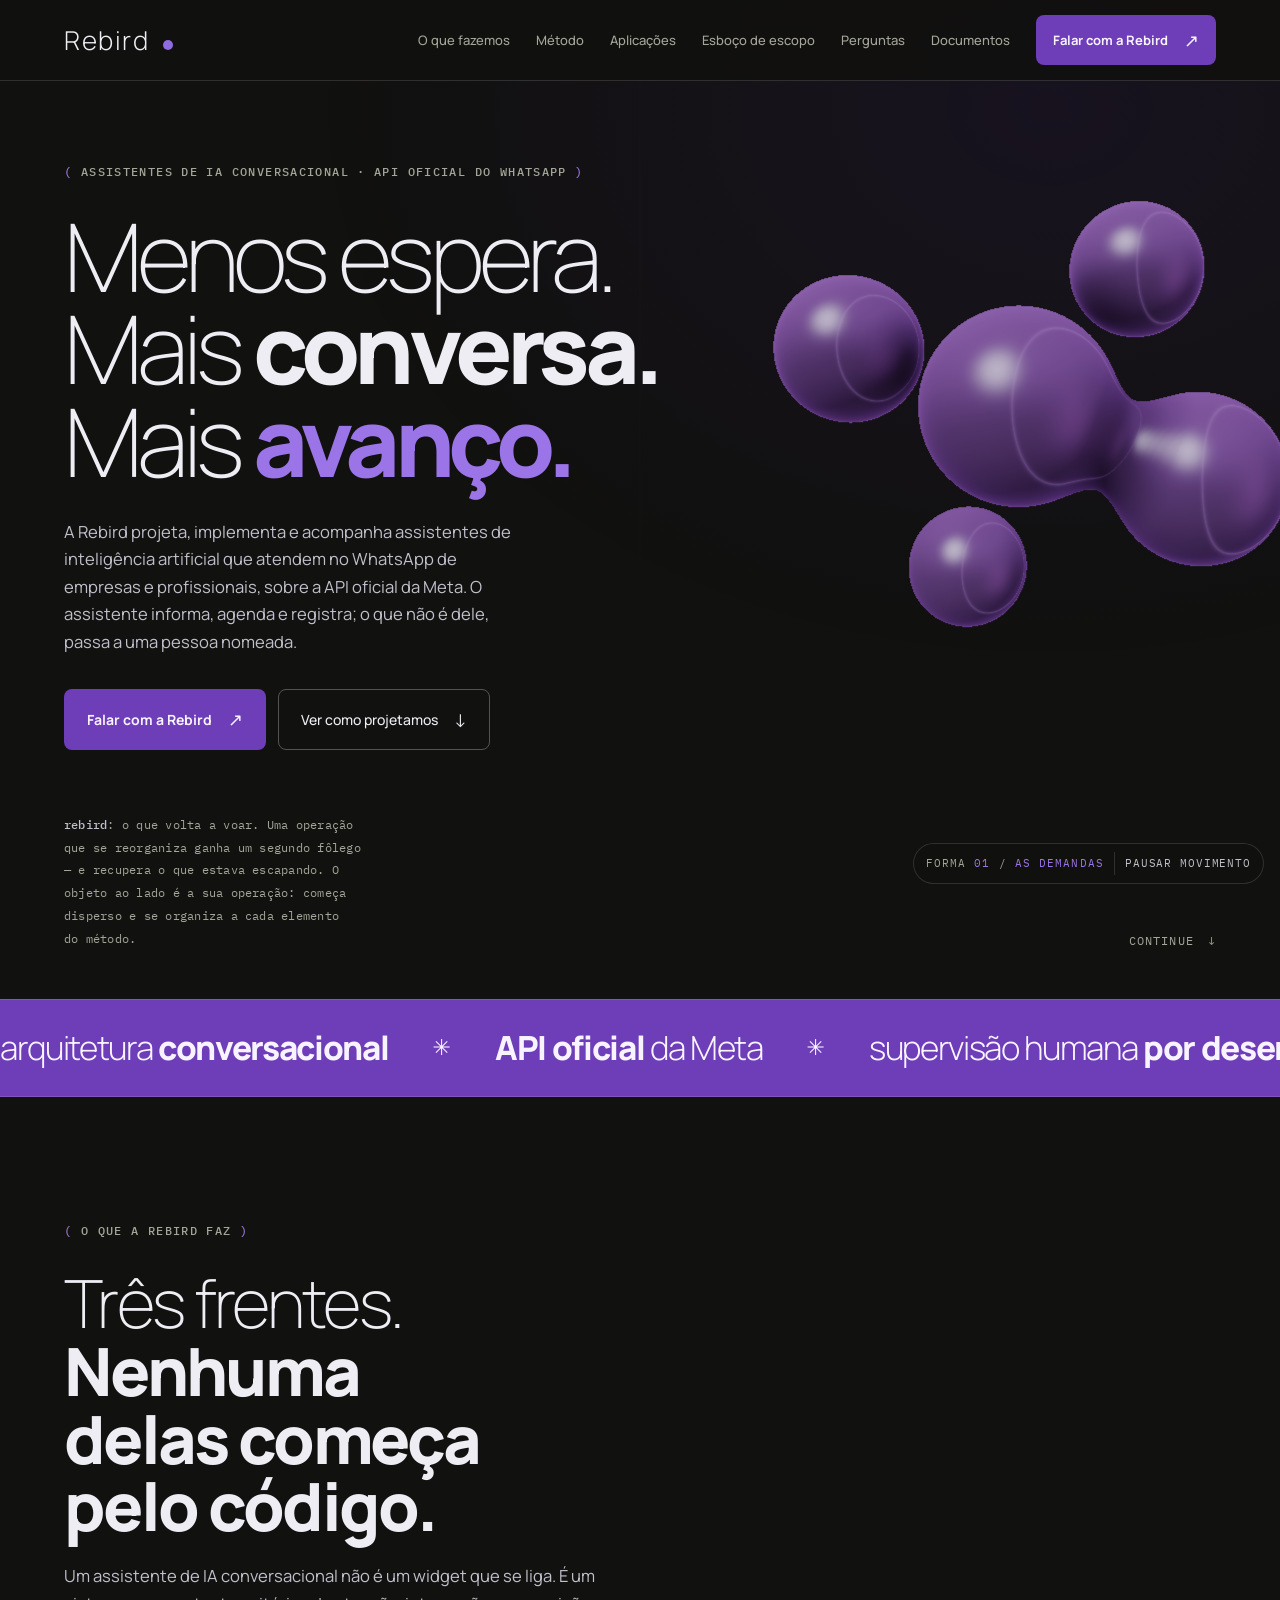
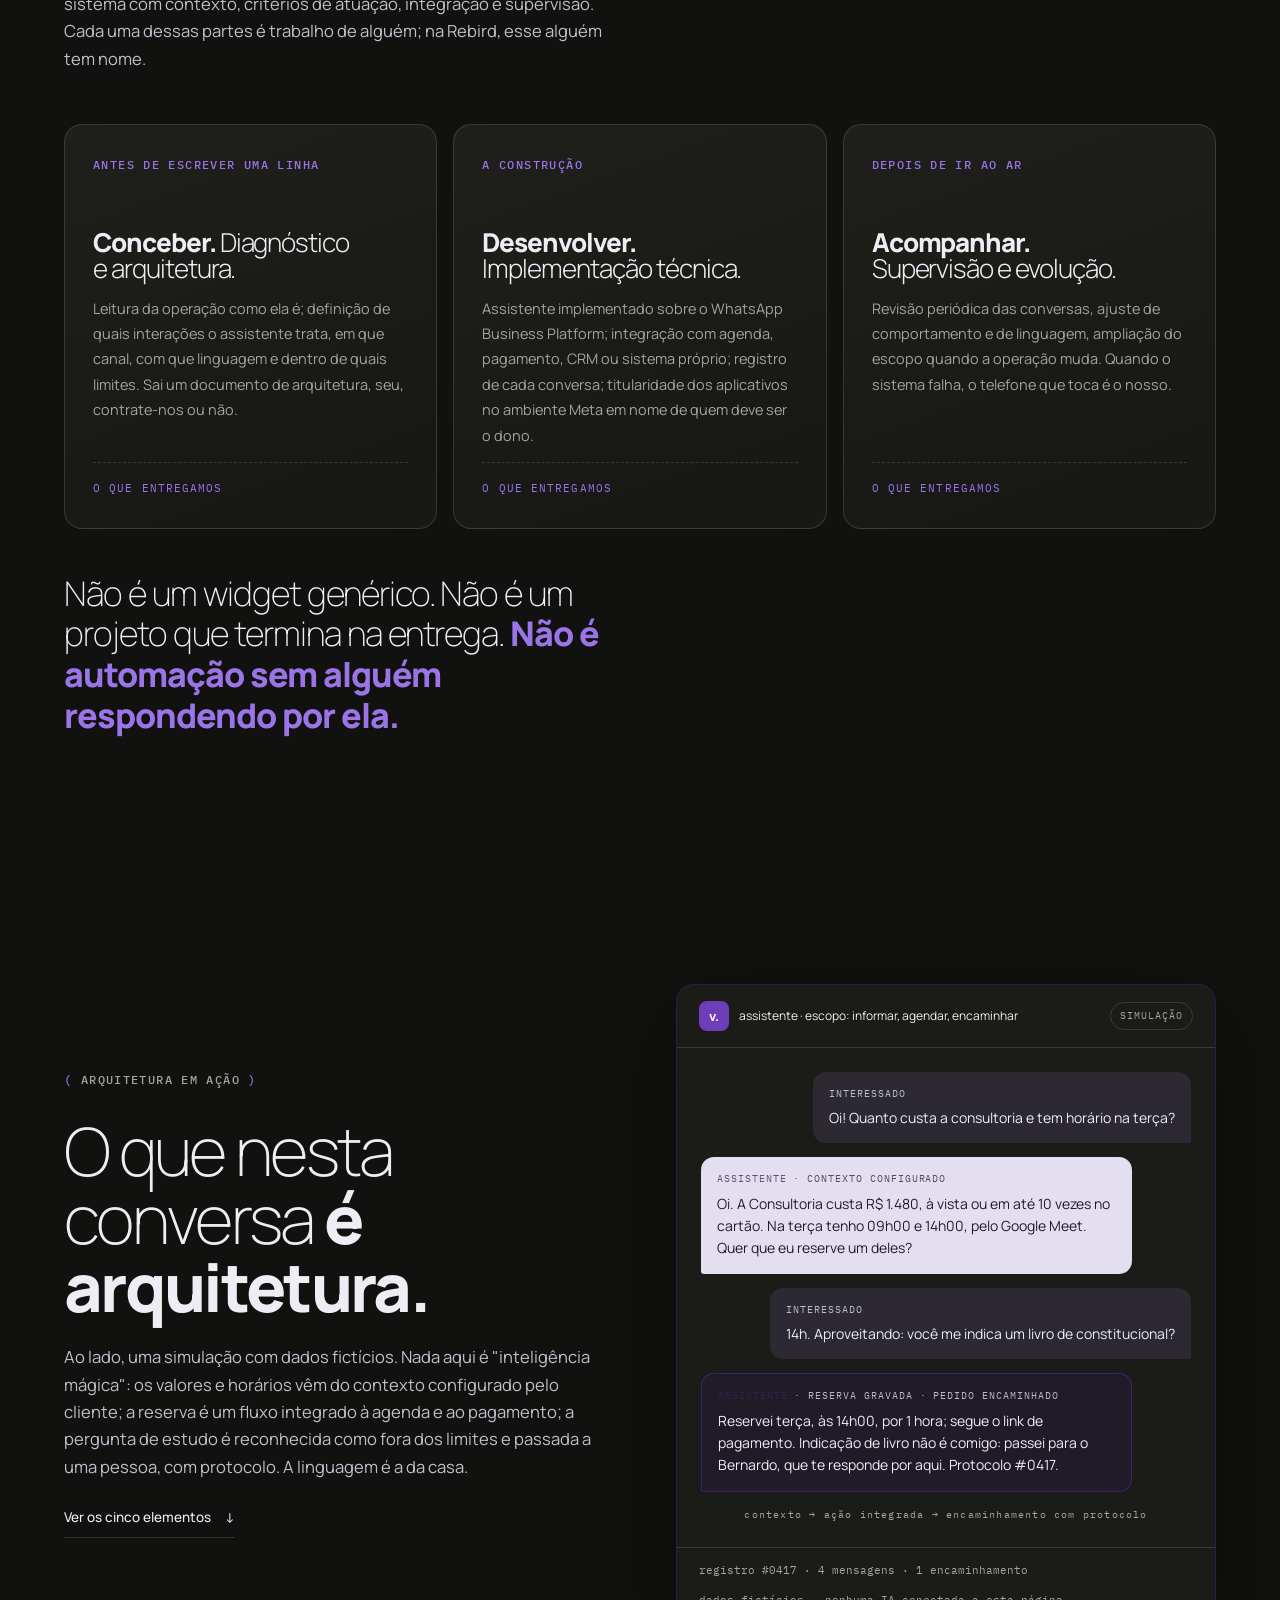
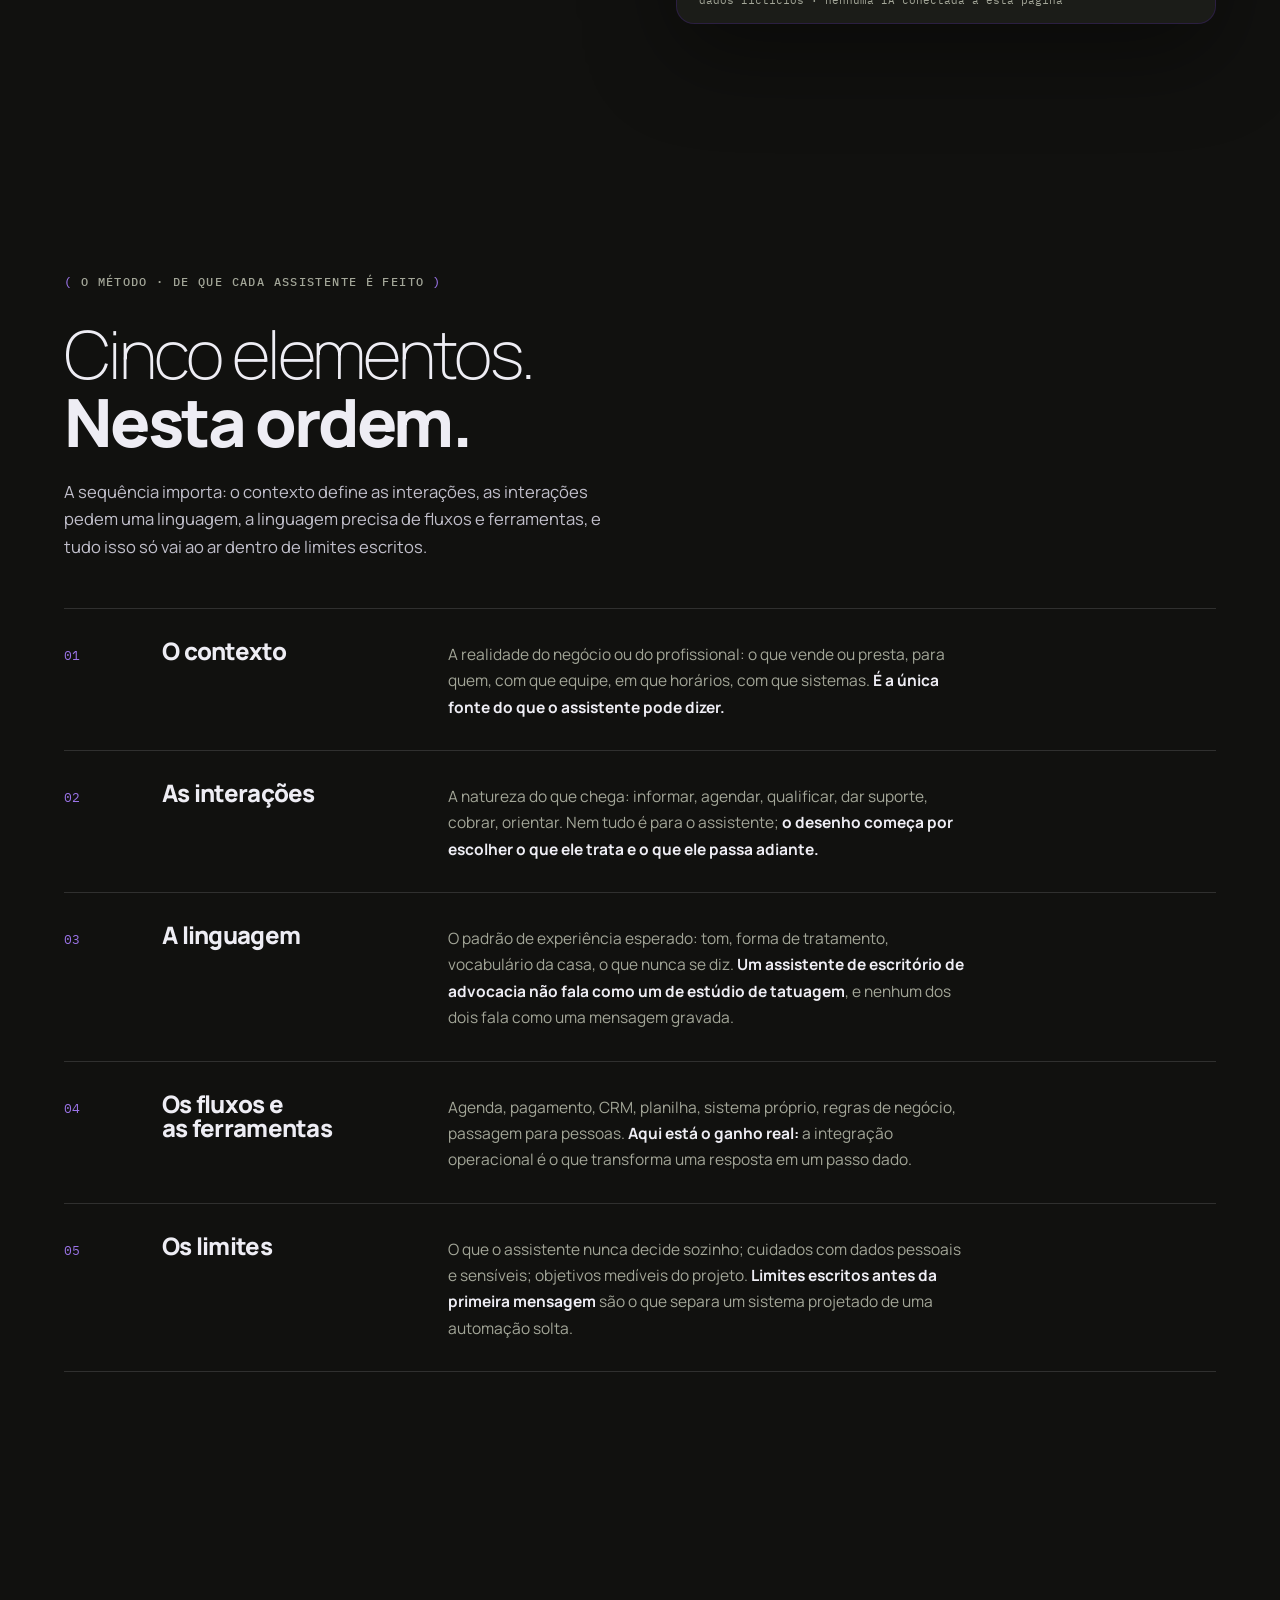
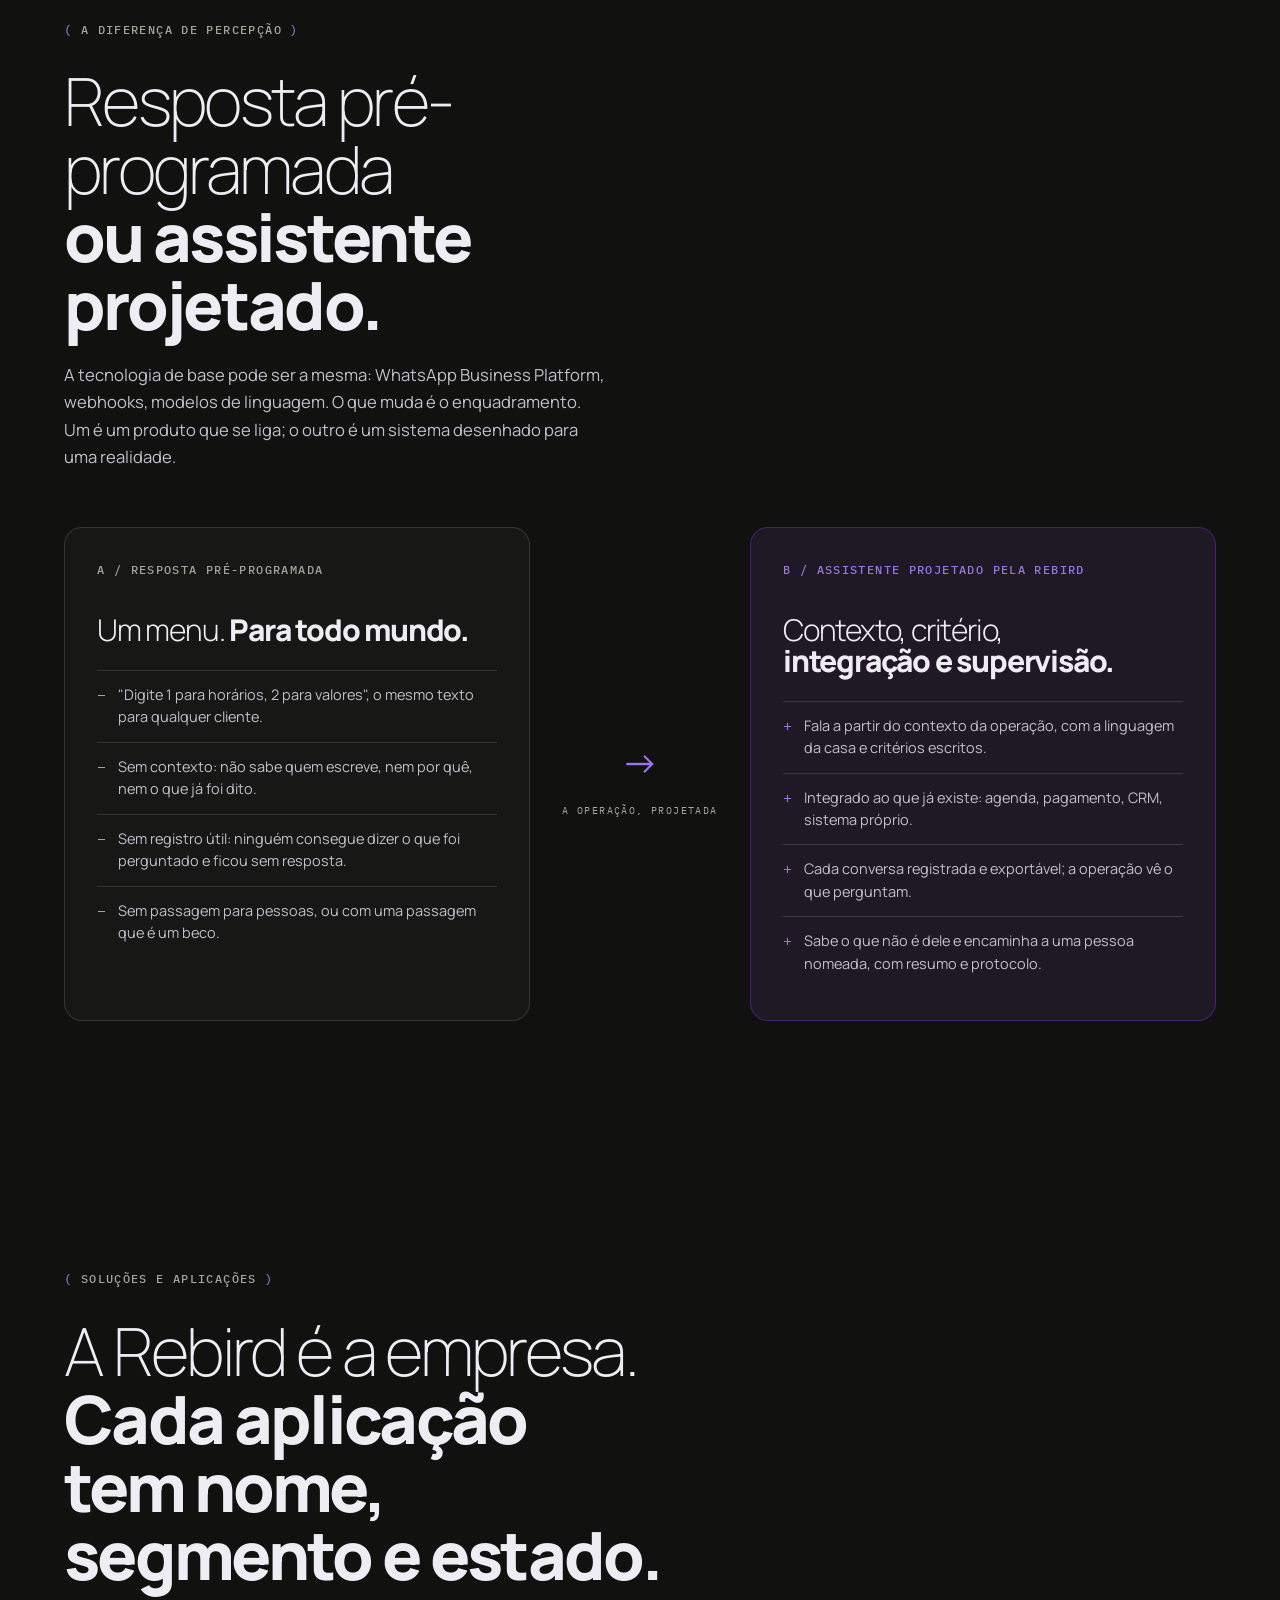
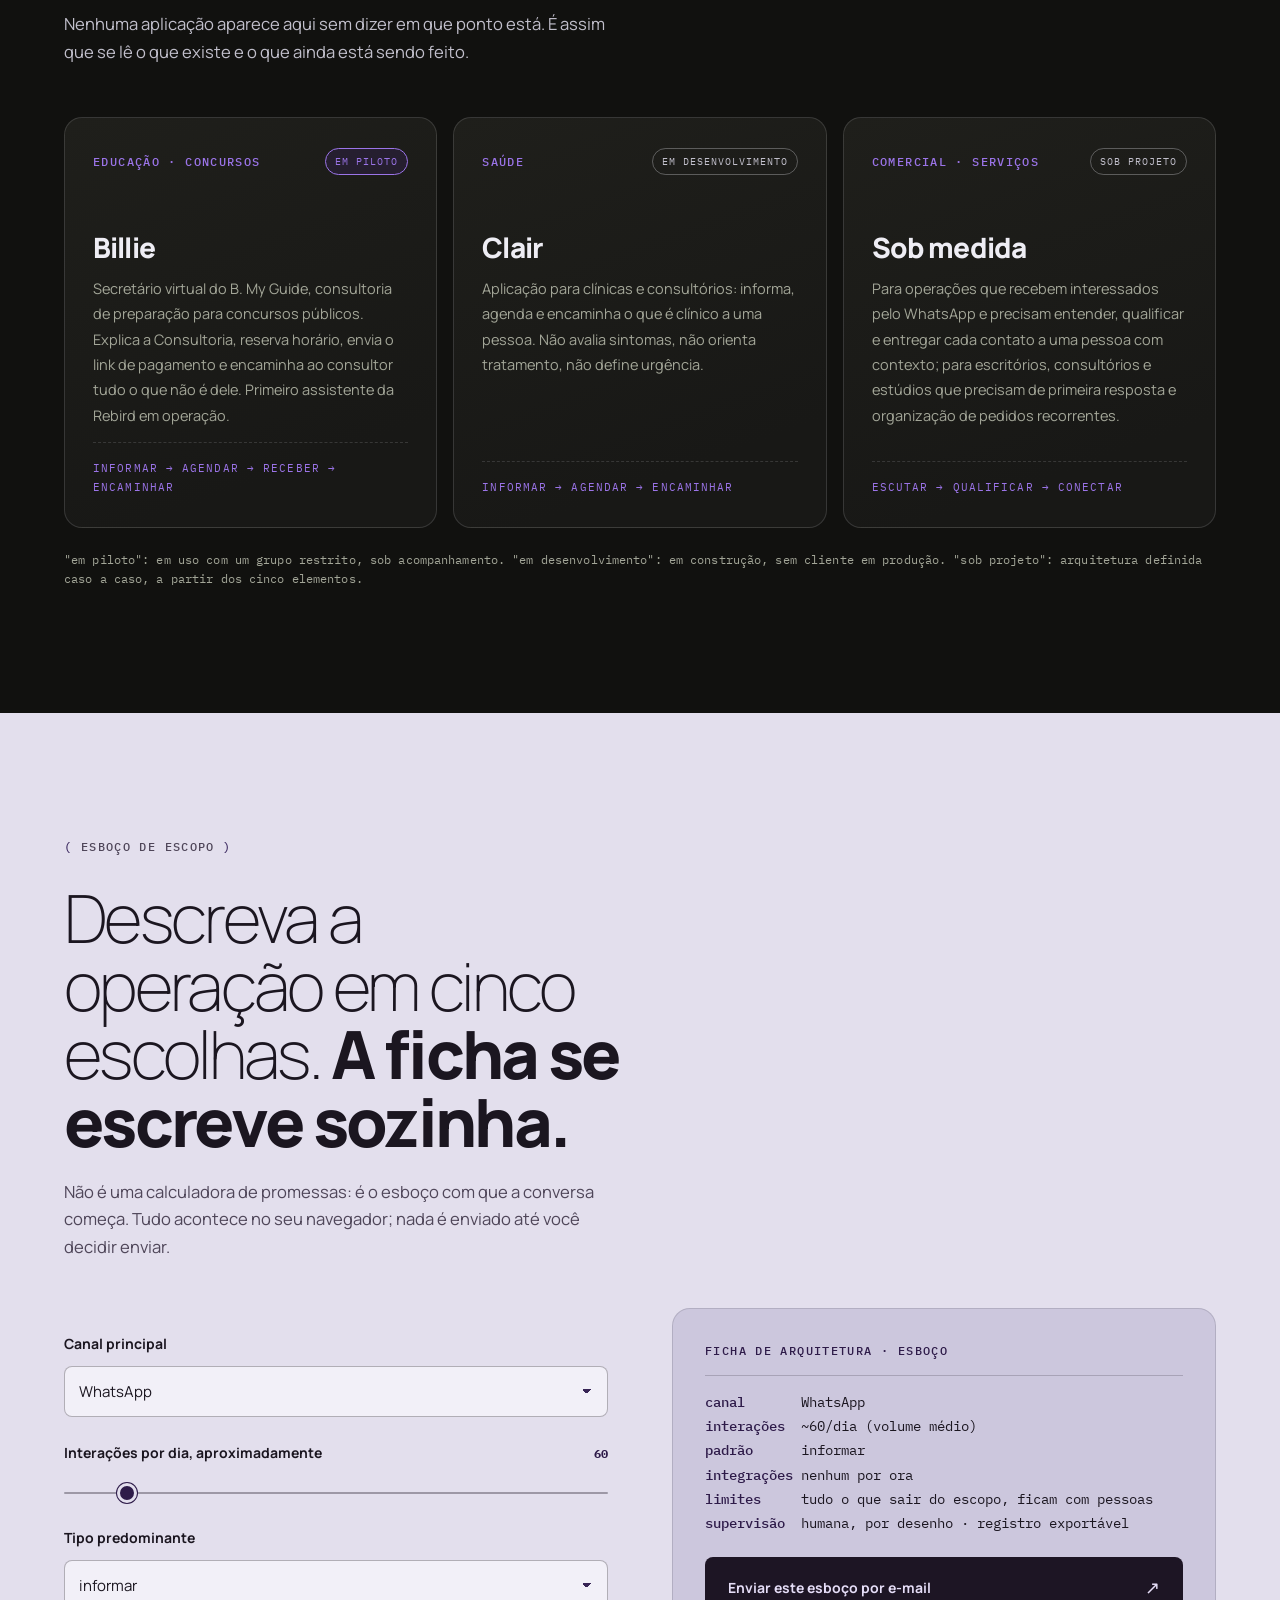
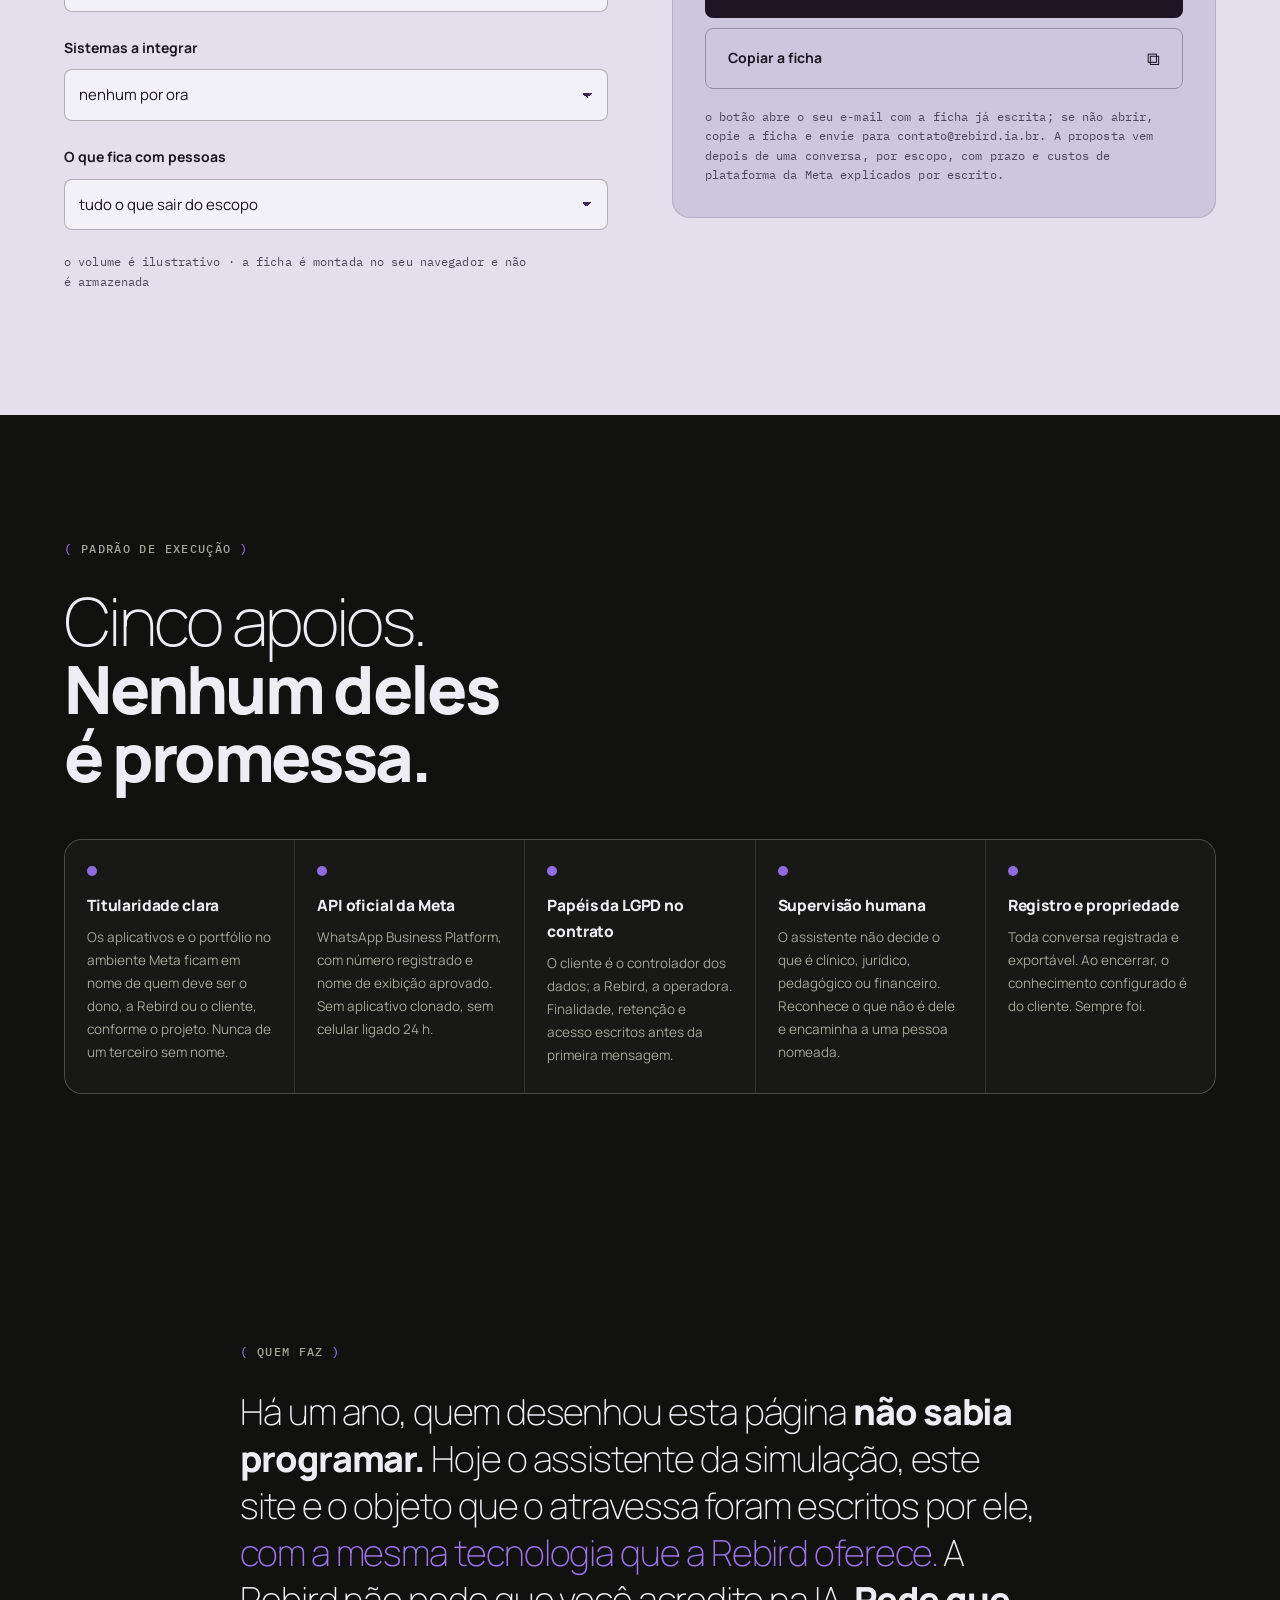
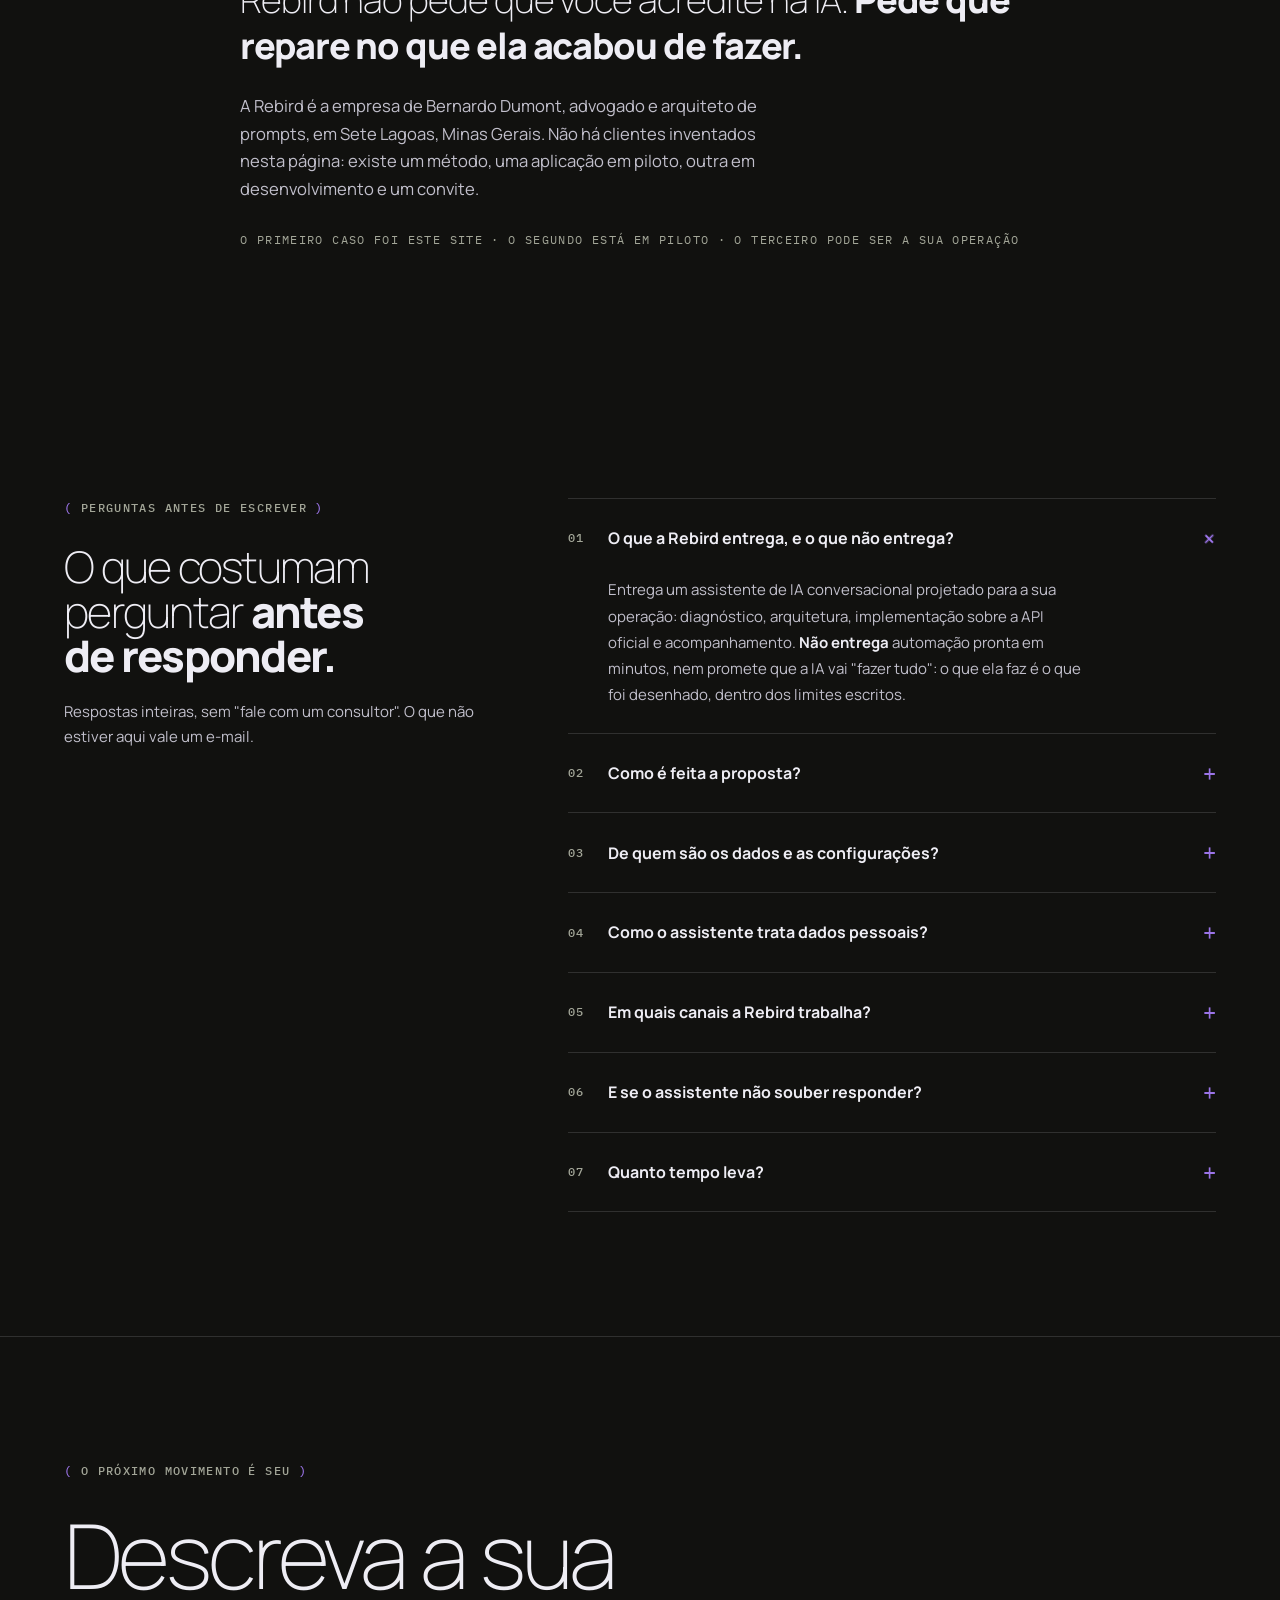
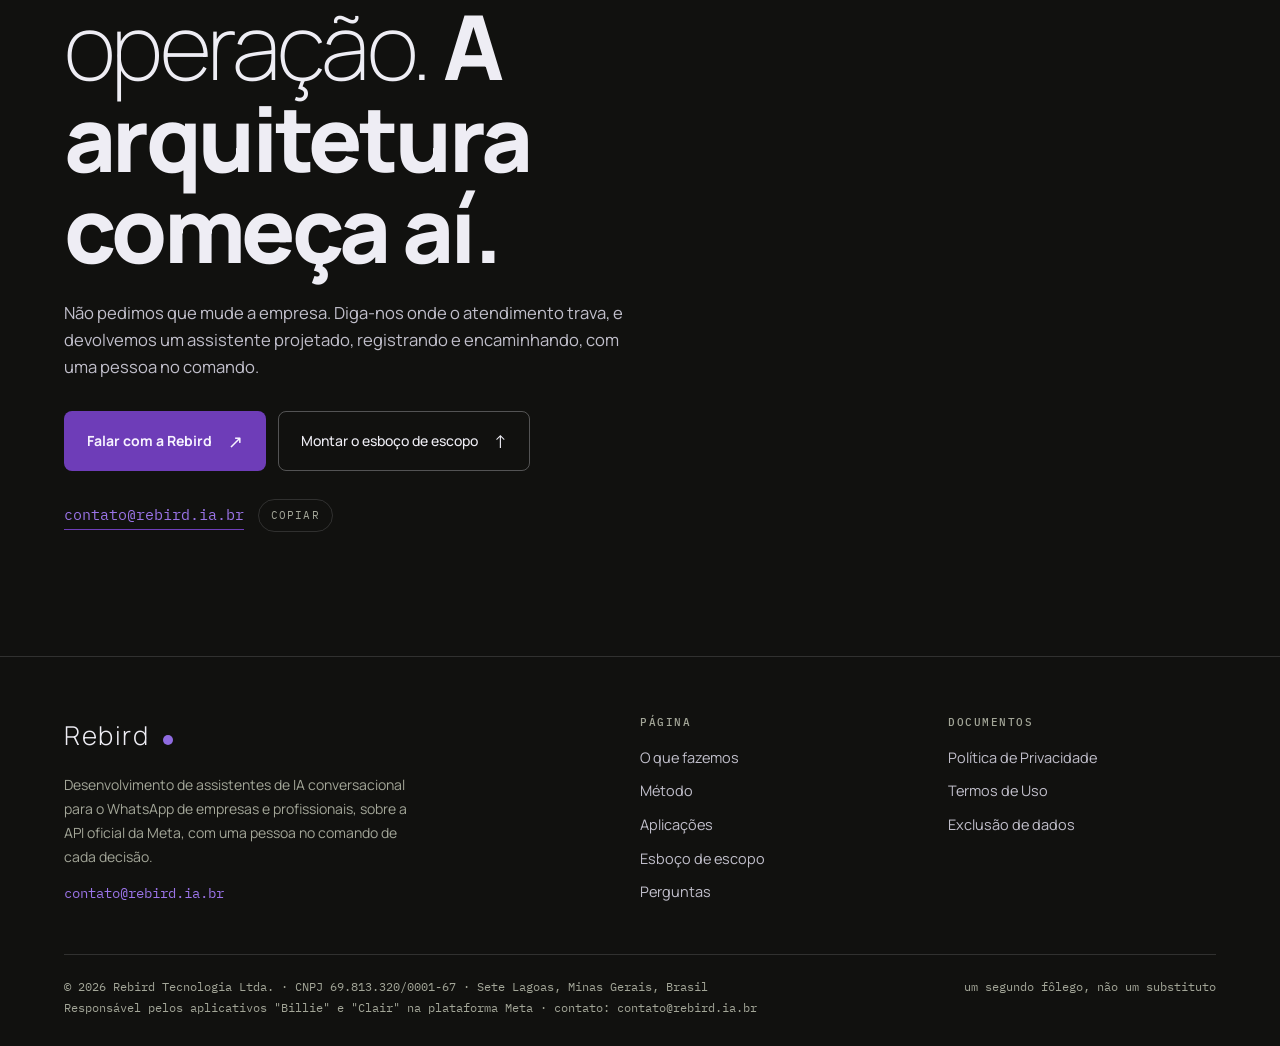
==== commit fffaca1b: "R-1: index.html — quatro substituições de texto; relatório R-0; SHA256SUMS Co-Authored-By: Claude Op" ====
--- a/index.html
+++ b/index.html
@@ -385,9 +385,9 @@
     <div class="steps">
       <div class="step"><span class="n">01</span><h3>O contexto</h3><p>A realidade do negócio ou do profissional: o que vende ou presta, para quem, com que equipe, em que horários, com que sistemas. <b>É a única fonte do que o assistente pode dizer.</b></p></div>
       <div class="step"><span class="n">02</span><h3>As interações</h3><p>A natureza do que chega: informar, agendar, qualificar, dar suporte, cobrar, orientar. Nem tudo é para o assistente; <b>o desenho começa por escolher o que ele trata e o que ele passa adiante.</b></p></div>
-      <div class="step"><span class="n">03</span><h3>A linguagem</h3><p>O padrão de experiência esperado: tom, forma de tratamento, vocabulário da casa, o que nunca se diz. <b>Um assistente de escritório de advocacia não fala como um de estúdio de tatuagem</b>, e nenhum dos dois fala como um robô.</p></div>
-      <div class="step"><span class="n">04</span><h3>Os fluxos e as ferramentas</h3><p>Agenda, pagamento, CRM, planilha, sistema próprio, regras de negócio, passagem para pessoas. <b>Aqui está a alavanca:</b> a integração operacional é o que transforma uma resposta em um passo dado.</p></div>
-      <div class="step"><span class="n">05</span><h3>Os limites</h3><p>O que o assistente nunca decide sozinho; cuidados com dados pessoais e sensíveis; objetivos medíveis do projeto. <b>Limites escritos antes da primeira mensagem</b> são o que separa um sistema projetado de um chatbot solto.</p></div>
+      <div class="step"><span class="n">03</span><h3>A linguagem</h3><p>O padrão de experiência esperado: tom, forma de tratamento, vocabulário da casa, o que nunca se diz. <b>Um assistente de escritório de advocacia não fala como um de estúdio de tatuagem</b>, e nenhum dos dois fala como uma mensagem gravada.</p></div>
+      <div class="step"><span class="n">04</span><h3>Os fluxos e as ferramentas</h3><p>Agenda, pagamento, CRM, planilha, sistema próprio, regras de negócio, passagem para pessoas. <b>Aqui está o ganho real:</b> a integração operacional é o que transforma uma resposta em um passo dado.</p></div>
+      <div class="step"><span class="n">05</span><h3>Os limites</h3><p>O que o assistente nunca decide sozinho; cuidados com dados pessoais e sensíveis; objetivos medíveis do projeto. <b>Limites escritos antes da primeira mensagem</b> são o que separa um sistema projetado de uma automação solta.</p></div>
     </div>
   </div>
 </section>
@@ -492,7 +492,7 @@
       <p class="lead" style="font-size:15px">Respostas inteiras, sem "fale com um consultor". O que não estiver aqui vale um e-mail.</p>
     </div>
     <div>
-      <details open><summary><span class="mono">01</span>O que a Rebird entrega, e o que não entrega?</summary><p>Entrega um assistente de IA conversacional projetado para a sua operação: diagnóstico, arquitetura, implementação sobre a API oficial e acompanhamento. <b>Não entrega</b> um bot pronto em minutos, nem promete que a IA vai "fazer tudo": o que ela faz é o que foi desenhado, dentro dos limites escritos.</p></details>
+      <details open><summary><span class="mono">01</span>O que a Rebird entrega, e o que não entrega?</summary><p>Entrega um assistente de IA conversacional projetado para a sua operação: diagnóstico, arquitetura, implementação sobre a API oficial e acompanhamento. <b>Não entrega</b> automação pronta em minutos, nem promete que a IA vai "fazer tudo": o que ela faz é o que foi desenhado, dentro dos limites escritos.</p></details>
       <details><summary><span class="mono">02</span>Como é feita a proposta?</summary><p>Por escopo, depois de uma conversa: canais, volume, tipo de interações, integrações e limites, os cinco elementos. Além do serviço da Rebird, existem os custos de plataforma da Meta, que dependem do tipo de mensagem: <b>conversas iniciadas pelo cliente final não têm custo de plataforma</b>; mensagens iniciadas pela empresa (lembretes, avisos) são cobradas conforme a tabela da Meta. Tudo isso vai por escrito antes de qualquer contrato.</p></details>
       <details><summary><span class="mono">03</span>De quem são os dados e as configurações?</summary><p>Do cliente. Ele é o controlador dos dados nos termos da LGPD; a Rebird trata como operadora, para a finalidade contratada. As configurações do assistente (textos, regras, tabelas) também são do cliente. As conversas não são usadas para treinar modelos.</p></details>
       <details><summary><span class="mono">04</span>Como o assistente trata dados pessoais?</summary><p>Recebe da Meta o número e o nome de perfil de quem escreve, e o conteúdo das mensagens; registra a conversa com protocolo para auditoria e encaminhamento. Não pede dados sensíveis; se alguém os menciona, a mensagem vai apenas para a pessoa responsável. Detalhes, prazos e direitos estão na <a href="privacidade.html" style="color:var(--lime-ink)">Política de Privacidade</a>; o pedido de exclusão está em <a href="exclusao-de-dados.html" style="color:var(--lime-ink)">Exclusão de dados</a>.</p></details>
